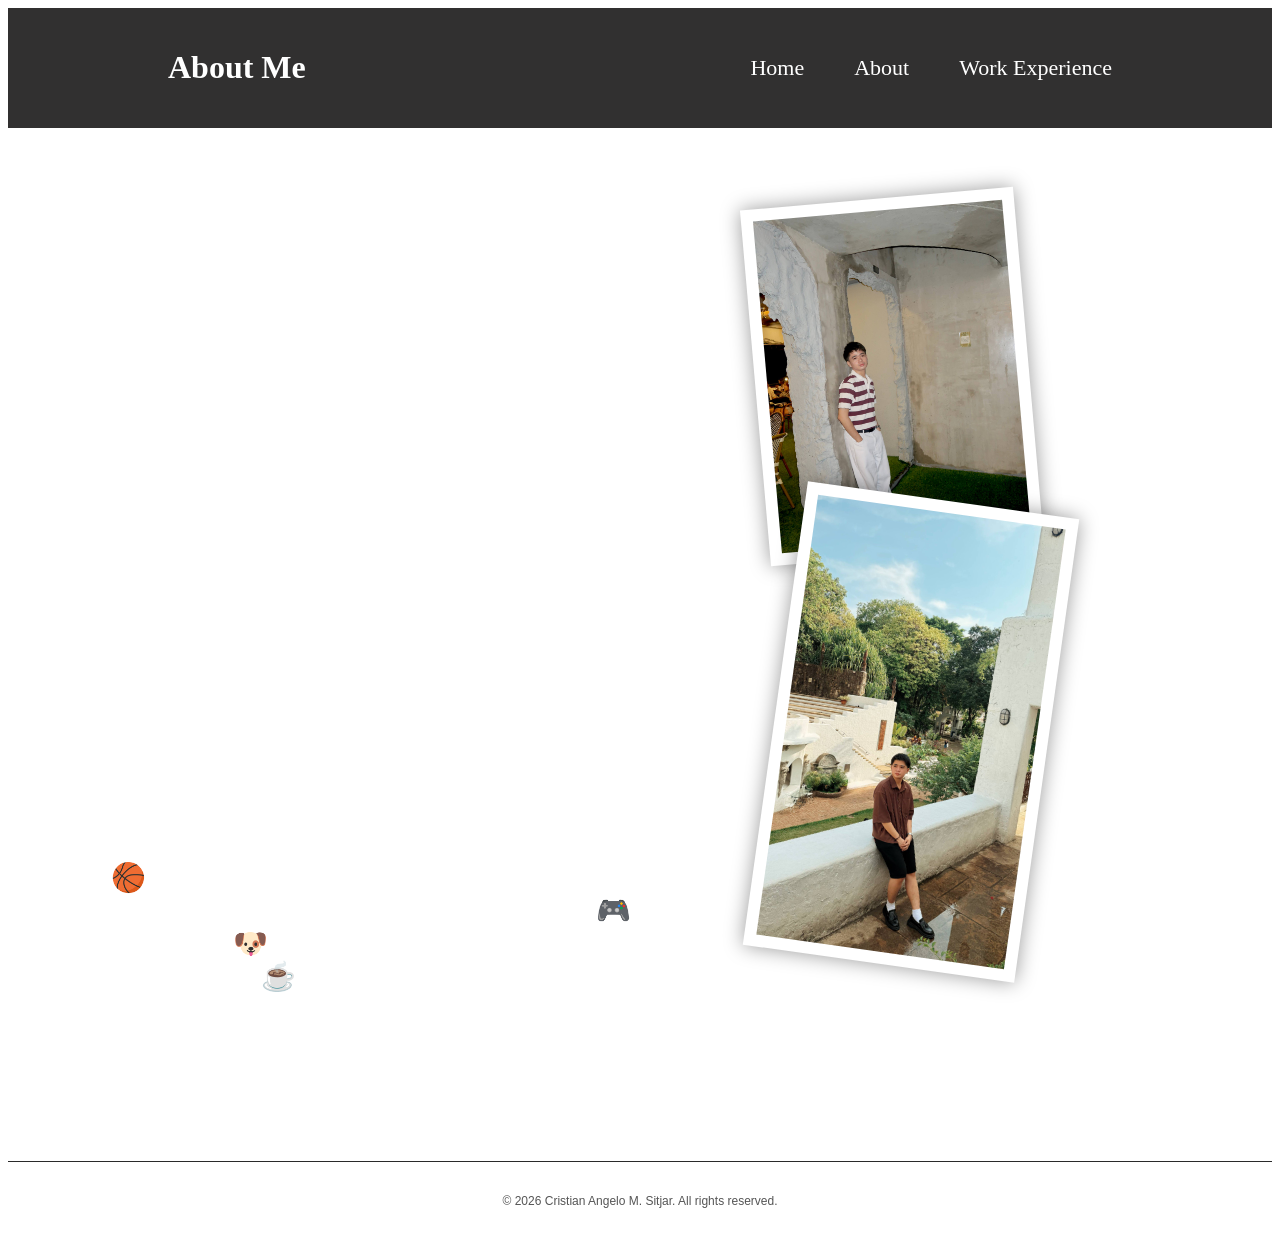
==== About.html @ 3f653aab "Add files via upload" ====
<!DOCTYPE html>
<html lang="en">
<head>
    <meta charset="UTF-8">
    <meta name="viewport" content="width=device-width, initial-scale=1.0">
    <title>Cristian Portfolio</title>
    <link rel="stylesheet" href="style.css">
    <link rel="stylesheet" href="https://cdnjs.cloudflare.com/ajax/libs/font-awesome/6.5.0/css/all.min.css">
</head>
<body>
    <header>
            <h1>About Me</h1>
            <nav>
                <a href="Home.html">Home</a>
                <a href="About.html">About</a>
                <a href="Work.html">Work Experience</a>
            </nav>
    </header>
<div class="container">

    <!-- LEFT SIDE -->
    <div class="left-content">


        <div class="about">
            <h2>About Me</h2>
            <p>
                Hello! I'm Cristian Angelo M. Sitjar, a graduate of Bachelor of Science in Computer Engineering from Cavite State University – CCAT Campus, Class of 2024. Born on September 28, 2000, I have developed a strong interest in technology, programming, and problem-solving throughout my academic journey. My studies have provided me with a solid foundation in computer systems, software development, and engineering principles. I am passionate about continuously learning new technologies and improving my technical skills as I pursue opportunities in the field of computer engineering and software development.
            </p>
        </div>

        <div class="facts">
            <h2>Facts About Me</h2>

            <ul>
                <li> Love Playing Basketball, Billiards and Chess🏀</li>
                <li> Love playing Mobile legends and Valorant 🎮</li>
                <li> Dog Lover🐶</li>
                <li> Coffee Lover☕</li>
            </ul>
        </div>

    </div>

    <!-- RIGHT SIDE -->
    <div class="right-content">

        <div class="photo-frame photo1">
            <img src="about_picture2.jpg">
        </div>

        <div class="photo-frame photo2">
            <img src="about_picture1.jpg">
        </div>

    </div>

</div>

</body>
<br>
<br>

<br>

<br>

<br>

<footer>
    <p>© 2026 Cristian Angelo M. Sitjar. All rights reserved.</p>
  </footer>
</html>
---- style.css ----
header {
    display: flex;
    justify-content: space-between;
    align-items: center;
    background:#313030;
    color:white;
    padding:20px;
    padding: 20px 160px;
}

header h1 {
    margin: 40;
}
body {
    background-image: url('background.avif');
    background-size: cover;      
    background-position: center;  
    background-repeat: no-repeat; 
}
nav {
    display: flex;
    gap: 50px;
}

nav a {
    text-decoration: none;
    color: rgb(255, 255, 255);
    font-size: 22px;
}

nav a:hover {
    color: rgb(19, 93, 202);
}

.profile-pic{
    display: block;
    margin: 0 auto;
    width:400px;
    height:400px;
    border-radius:50%;
    object-fit:cover;
    background:#0e0d0d;

    border: 4px solid #ffffff; 
}


section{
    display: flex;
    flex-direction: column;
    align-items: center;
    text-align: center;
    color: #ffffff;
    margin-top: 30px;
    gap: 0px;
}

.social-links a {
    font-size: 30px; 
    text-decoration: none;
}

/* kulay ng bawat icon */
.social-links a:nth-child(1) i { 
    color: #ffffff;
}

.social-links a:nth-child(2) i {  
    color: #ffffff;
}

.social-links a:nth-child(3) i { 
    color: #ffffff;
}

.social-links a:hover i {
    opacity: 1;
    color: #2d7bf1;

}

.container{
    width:90%;
    margin:auto;
    display:flex;
    justify-content:space-between;
    align-items:flex-start;
    color: #ffffff;
    font-size: 28px;
    padding:50px;
}

.left-content{
    width:50%;
}

.right-content{
    width:40%;
    position:relative;
    min-height:700px;
}

.photo-frame{
    width:250px;
    background:#ffffff;
    padding:12px;

    box-shadow:0 0 20px rgba(0,0,0,.4);
}

.photo-frame img{
    width:100%;
    
    display:block;
}

.photo1{
    position:absolute;
    top:20px;
    right: 180px;

    transform:rotate(-5deg);
}

.photo2{
    position:absolute;
    top:320px;
    left:20px;

    transform:rotate(8deg);
}

.divider {
  width: 60px;
  height: 2px;
  background-color: #555;
  margin: 30px auto 0;
  border-radius: 2px;
}
 
/* ── TWO COLUMN SECTION ── */
.content-section {
  max-width: 1100px;
  margin: 50px auto 60px;
  padding: 0 40px;
  display: grid;
  grid-template-columns: 1fr 1fr;
  gap: 40px;
}
 
.column {
  display: flex;
  flex-direction: column;
  gap: 24px;
}
 
.column-label {
  font-size: 11px;
  color: #888;
  text-transform: uppercase;
  letter-spacing: 2px;
  font-family: Arial, sans-serif;
  margin-bottom: -8px;
}
 
/* ── CARD ── */
.card {
  background-color: #252525;
  border: 1px solid #333;
  border-radius: 10px;
  padding: 20px 22px;
  transition: border-color 0.2s, background-color 0.2s;
}
 
.card:hover {
  border-color: #555;
  background-color: #2c2c2c;
}
 
.card h3 {
  font-size: 15px;
  font-weight: bold;
  color: #e8e8e8;
  margin-bottom: 10px;
  font-family: Arial, sans-serif;
  display: flex;
  align-items: center;
  gap: 8px;
}
 
.card h3 .icon {
  font-size: 16px;
}
 
.card p,
.card li {
  font-size: 14px;
  color: #aaaaaa;
  line-height: 1.7;
  font-family: Arial, sans-serif;
}
 
.card ul {
  list-style: none;
  padding: 0;
  margin-top: 8px;
}
 
.card ul li::before {
  content: "▸ ";
  color: #666;
}
 
.card .meta {
  font-size: 12px;
  color: #666;
  margin-bottom: 6px;
  font-family: Arial, sans-serif;
}
 
.highlight {
  color: #ffffff;
}
 
/* ── SKILL TAGS ── */
.skill-tags {
  display: flex;
  flex-wrap: wrap;
  gap: 8px;
  margin-top: 4px;
}
 
.skill-tags span {
  background-color: #333;
  color: #ffffff;
  font-size: 12px;
  padding: 4px 12px;
  border-radius: 20px;
  font-family: Arial, sans-serif;
  border: 1px solid #444;
}
 
/* ── CONTACT LINKS ── */
.contact-links {
  display: flex;
  flex-direction: column;
  gap: 8px;
}
 
.contact-links a {
  color: #aaaaaa;
  text-decoration: none;
  font-size: 14px;
  font-family: Arial, sans-serif;
  display: flex;
  align-items: center;
  gap: 8px;
  transition: color 0.2s;
}
 
.contact-links a:hover {
  color: #ffffff;
}
 
/* ── FOOTER ── */
footer {
  text-align: center;
  padding: 20px;
  font-size: 12px;
  color: #555;
  font-family: Arial, sans-serif;
  border-top: 1px solid #2a2a2a;
}
 
/* ── RESPONSIVE ── */
@media (max-width: 768px) {
  .content-section {
    grid-template-columns: 1fr;
    padding: 0 20px;
  }
 
  nav {
    padding: 16px 20px;
  }
 
  nav ul {
    gap: 20px;
  }
}
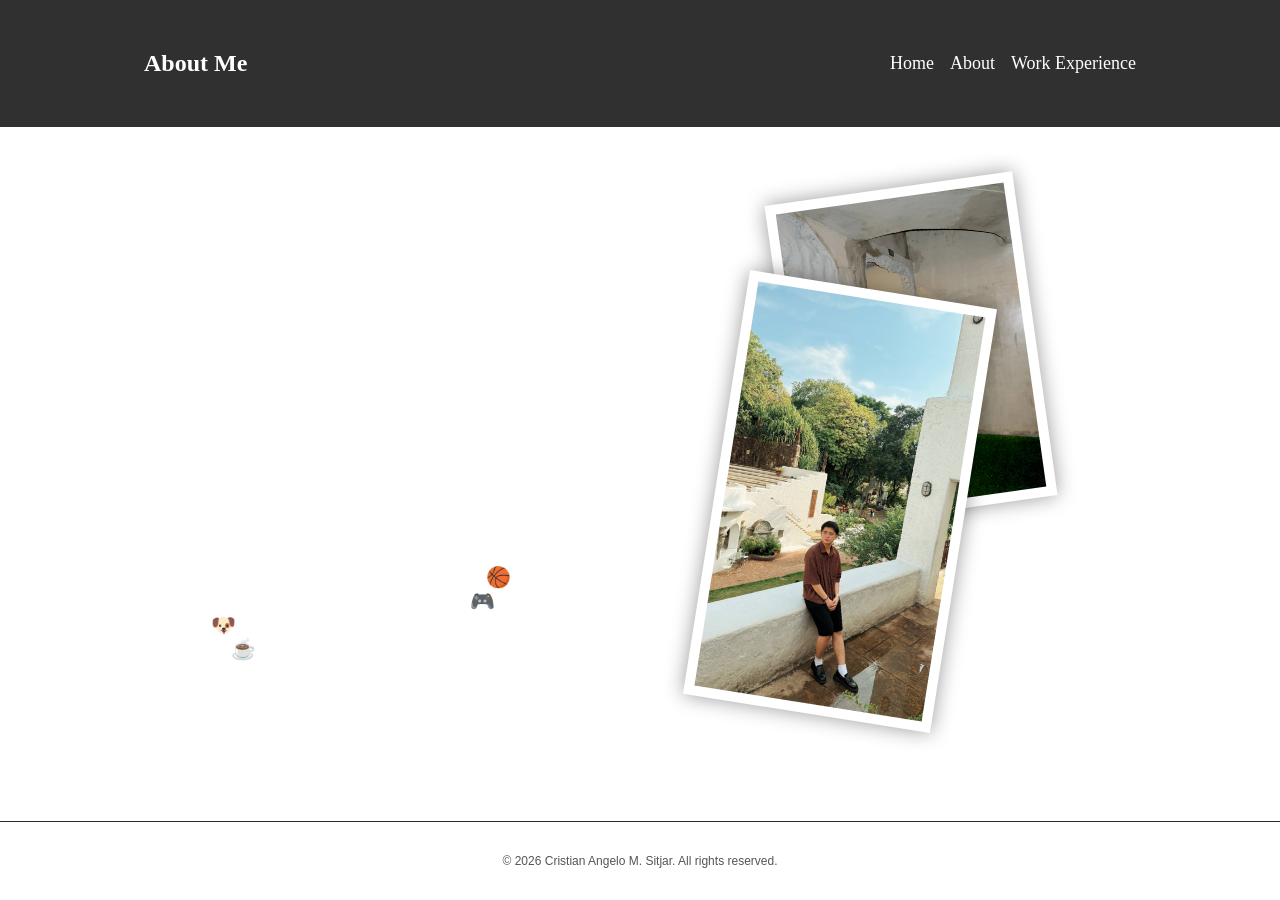
==== commit 0c6ee90d: "Update About1.html" ====
--- a/About.html
+++ b/About.html
@@ -11,7 +11,7 @@
     <header>
             <h1>About Me</h1>
             <nav>
-                <a href="Home.html">Home</a>
+                <a href="index.html">Home</a>
                 <a href="About.html">About</a>
                 <a href="Work.html">Work Experience</a>
             </nav>
@@ -23,14 +23,14 @@
 
 
         <div class="about">
-            <h2>About Me</h2>
+            <h2>Background</h2>
             <p>
                 Hello! I'm Cristian Angelo M. Sitjar, a graduate of Bachelor of Science in Computer Engineering from Cavite State University – CCAT Campus, Class of 2024. Born on September 28, 2000, I have developed a strong interest in technology, programming, and problem-solving throughout my academic journey. My studies have provided me with a solid foundation in computer systems, software development, and engineering principles. I am passionate about continuously learning new technologies and improving my technical skills as I pursue opportunities in the field of computer engineering and software development.
             </p>
         </div>
 
         <div class="facts">
-            <h2>Facts About Me</h2>
+            <h2>Facts </h2>
 
             <ul>
                 <li> Love Playing Basketball, Billiards and Chess🏀</li>
--- a/style.css
+++ b/style.css
@@ -1,159 +1,181 @@
+/* ── BASE ── */
+* {
+  box-sizing: border-box;
+}
+
+body {
+  display: flex;
+  flex-direction: column;
+  margin: 0;
+  background-image: url('background.avif');
+  background-size: cover;
+  background-position: center;
+  background-repeat: no-repeat;
+  min-height: 100vh;
+}
+
+body.fade-out {
+  opacity: 0;
+}
+
+/* ── HEADER ── */
 header {
-    display: flex;
-    justify-content: space-between;
-    align-items: center;
-    background:#313030;
-    color:white;
-    padding:20px;
-    padding: 20px 160px;
+  display: flex;
+  justify-content: space-between;
+  align-items: center;
+  background: #313030;
+  color: white;
+  padding: 50px 144px;
+  flex-wrap: wrap;
+  gap: 22px;
 }
 
 header h1 {
-    margin: 40;
-}
-body {
-    background-image: url('background.avif');
-    background-size: cover;      
-    background-position: center;  
-    background-repeat: no-repeat; 
-}
+  margin: 0;
+  font-size: clamp(16px, 4vw, 24px);
+  white-space: nowrap;
+}
+
+/* ── NAV ── */
 nav {
-    display: flex;
-    gap: 50px;
+  display: flex;
+  gap: 16px;
+  flex-wrap: wrap;
 }
 
 nav a {
-    text-decoration: none;
-    color: rgb(255, 255, 255);
-    font-size: 22px;
+  text-decoration: none;
+  color: rgb(255, 255, 255);
+  font-size: clamp(13px, 3.5vw, 18px);
 }
 
 nav a:hover {
-    color: rgb(19, 93, 202);
-}
-
-.profile-pic{
-    display: block;
-    margin: 0 auto;
-    width:400px;
-    height:400px;
-    border-radius:50%;
-    object-fit:cover;
-    background:#0e0d0d;
-
-    border: 4px solid #ffffff; 
-}
-
-
-section{
-    display: flex;
-    flex-direction: column;
-    align-items: center;
-    text-align: center;
-    color: #ffffff;
-    margin-top: 30px;
-    gap: 0px;
+  color: rgb(19, 93, 202);
+}
+
+/* ── HOME SECTION ── */
+section#front_page {
+  display: flex;
+  flex-direction: column;
+  align-items: center;
+  text-align: center;
+  color: #ffffff;
+  margin-top: 30px;
+  gap: 8px;
+  padding: 0 16px 30px;
+}
+
+section#front_page h1 {
+  font-size: clamp(22px, 5vw, 40px);
+  margin: 8px 0 4px;
+}
+
+section#front_page h2 {
+  font-size: clamp(14px, 3.5vw, 24px);
+  margin: 4px 0;
+}
+
+/* ── PROFILE PIC ── */
+.profile-pic {
+  display: block;
+  margin: 20px auto 0;
+  width: clamp(150px, 40vw, 300px);
+  height: clamp(150px, 40vw, 300px);
+  border-radius: 50%;
+  object-fit: cover;
+  border: 4px solid #ffffff;
+}
+
+/* ── SOCIAL LINKS ── */
+.social-links {
+  display: flex;
+  gap: 20px;
 }
 
 .social-links a {
-    font-size: 30px; 
-    text-decoration: none;
-}
-
-/* kulay ng bawat icon */
-.social-links a:nth-child(1) i { 
-    color: #ffffff;
-}
-
-.social-links a:nth-child(2) i {  
-    color: #ffffff;
-}
-
-.social-links a:nth-child(3) i { 
-    color: #ffffff;
+  font-size: clamp(22px, 6vw, 30px);
+  text-decoration: none;
+}
+
+.social-links a i {
+  color: #ffffff;
 }
 
 .social-links a:hover i {
-    opacity: 1;
-    color: #2d7bf1;
-
-}
-
-.container{
-    width:90%;
-    margin:auto;
-    display:flex;
-    justify-content:space-between;
-    align-items:flex-start;
-    color: #ffffff;
-    font-size: 28px;
-    padding:50px;
-}
-
-.left-content{
-    width:50%;
-}
-
-.right-content{
-    width:40%;
-    position:relative;
-    min-height:700px;
-}
-
-.photo-frame{
-    width:250px;
-    background:#ffffff;
-    padding:12px;
-
-    box-shadow:0 0 20px rgba(0,0,0,.4);
-}
-
-.photo-frame img{
-    width:100%;
-    
-    display:block;
-}
-
-.photo1{
-    position:absolute;
-    top:20px;
-    right: 180px;
-
-    transform:rotate(-5deg);
-}
-
-.photo2{
-    position:absolute;
-    top:320px;
-    left:20px;
-
-    transform:rotate(8deg);
-}
-
-.divider {
-  width: 60px;
-  height: 2px;
-  background-color: #555;
-  margin: 30px auto 0;
-  border-radius: 2px;
-}
- 
-/* ── TWO COLUMN SECTION ── */
+  color: #2d7bf1;
+}
+
+/* ── ABOUT PAGE CONTAINER ── */
+.container {
+  width: 90%;
+  margin: auto;
+  display: flex;
+  justify-content: space-between;
+  align-items: flex-start;
+  color: #ffffff;
+  font-size: clamp(14px, 2.5vw, 20px);
+  padding: 30px 20px;
+  flex-wrap: wrap;
+  gap: 30px;
+}
+
+.left-content {
+  width: 100%;
+  flex: 1 1 280px;
+}
+
+.right-content {
+  width: 100%;
+  flex: 1 1 260px;
+  position: relative;
+  min-height: 500px;
+}
+
+/* ── PHOTO FRAMES ── */
+.photo-frame {
+  background: #ffffff;
+  padding: 10px;
+  box-shadow: 0 0 20px rgba(0,0,0,.4);
+}
+
+.photo-frame img {
+  width: 100%;
+  display: block;
+}
+
+.photo1 {
+  position: absolute;
+  width: clamp(160px, 35vw, 250px);
+  top: 20px;
+  right: 160px;
+  transform: rotate(-8deg);
+}
+
+.photo2 {
+  position: absolute;
+  width: clamp(160px, 35vw, 250px);
+  top: clamp(180px, 40vw, 320px);
+  top: 120px;
+  left: 50px;
+  transform: rotate(9deg);
+}
+
+/* ── WORK PAGE TWO COLUMN ── */
 .content-section {
   max-width: 1100px;
-  margin: 50px auto 60px;
-  padding: 0 40px;
+  margin: 40px auto 60px;
+  padding: 0 16px;
   display: grid;
   grid-template-columns: 1fr 1fr;
-  gap: 40px;
-}
- 
+  gap: 24px;
+}
+
 .column {
   display: flex;
   flex-direction: column;
-  gap: 24px;
-}
- 
+  gap: 20px;
+}
+
 .column-label {
   font-size: 11px;
   color: #888;
@@ -162,66 +184,67 @@
   font-family: Arial, sans-serif;
   margin-bottom: -8px;
 }
- 
+
 /* ── CARD ── */
 .card {
   background-color: #252525;
   border: 1px solid #333;
   border-radius: 10px;
-  padding: 20px 22px;
+  padding: 16px 18px;
   transition: border-color 0.2s, background-color 0.2s;
 }
- 
+
 .card:hover {
   border-color: #555;
   background-color: #2c2c2c;
 }
- 
+
 .card h3 {
-  font-size: 15px;
+  font-size: clamp(12px, 3vw, 15px);
   font-weight: bold;
   color: #e8e8e8;
-  margin-bottom: 10px;
+  margin-bottom: 8px;
   font-family: Arial, sans-serif;
   display: flex;
   align-items: center;
   gap: 8px;
-}
- 
+  flex-wrap: wrap;
+}
+
 .card h3 .icon {
   font-size: 16px;
 }
- 
+
 .card p,
 .card li {
-  font-size: 14px;
+  font-size: clamp(12px, 2.5vw, 14px);
   color: #aaaaaa;
   line-height: 1.7;
   font-family: Arial, sans-serif;
 }
- 
+
 .card ul {
   list-style: none;
   padding: 0;
   margin-top: 8px;
 }
- 
+
 .card ul li::before {
   content: "▸ ";
   color: #666;
 }
- 
+
 .card .meta {
   font-size: 12px;
   color: #666;
   margin-bottom: 6px;
   font-family: Arial, sans-serif;
 }
- 
+
 .highlight {
   color: #ffffff;
 }
- 
+
 /* ── SKILL TAGS ── */
 .skill-tags {
   display: flex;
@@ -229,41 +252,43 @@
   gap: 8px;
   margin-top: 4px;
 }
- 
+
 .skill-tags span {
   background-color: #333;
   color: #ffffff;
-  font-size: 12px;
-  padding: 4px 12px;
+  font-size: clamp(10px, 2.5vw, 12px);
+  padding: 4px 10px;
   border-radius: 20px;
   font-family: Arial, sans-serif;
   border: 1px solid #444;
 }
- 
+
 /* ── CONTACT LINKS ── */
 .contact-links {
   display: flex;
   flex-direction: column;
   gap: 8px;
 }
- 
+
 .contact-links a {
   color: #aaaaaa;
   text-decoration: none;
-  font-size: 14px;
+  font-size: clamp(11px, 2.5vw, 14px);
   font-family: Arial, sans-serif;
   display: flex;
   align-items: center;
   gap: 8px;
   transition: color 0.2s;
-}
- 
+  word-break: break-all;
+}
+
 .contact-links a:hover {
   color: #ffffff;
 }
- 
+
 /* ── FOOTER ── */
 footer {
+  margin-top: auto;
   text-align: center;
   padding: 20px;
   font-size: 12px;
@@ -271,19 +296,67 @@
   font-family: Arial, sans-serif;
   border-top: 1px solid #2a2a2a;
 }
- 
-/* ── RESPONSIVE ── */
-@media (max-width: 768px) {
+
+/* ── MOBILE (max 600px) ── */
+@media (max-width: 600px) {
+  header {
+    flex-direction: column;
+    align-items: flex-start;
+    padding: 14px 16px;
+  }
+
+  nav {
+    gap: 10px;
+  }
+
+  .container {
+    flex-direction: column;
+    padding: 20px 16px;
+    font-size: 14px;
+  }
+
+  .left-content,
+  .right-content {
+    width: 100%;
+    flex: none;
+  }
+
+  .right-content {
+    min-height: 420px;
+  }
+
+  .photo1 {
+    right: 10px;
+  }
+
   .content-section {
     grid-template-columns: 1fr;
-    padding: 0 20px;
-  }
- 
-  nav {
-    padding: 16px 20px;
-  }
- 
-  nav ul {
-    gap: 20px;
-  }
-}
+    padding: 0 12px;
+    margin: 20px auto 40px;
+  }
+}
+
+/* ── TABLET (601px - 900px) ── */
+@media (min-width: 601px) and (max-width: 900px) {
+  header {
+    padding: 16px 30px;
+  }
+
+  .content-section {
+    grid-template-columns: 1fr;
+    padding: 0 30px;
+  }
+
+  .container {
+    flex-wrap: wrap;
+  }
+
+  .left-content {
+    width: 100%;
+  }
+
+  .right-content {
+    width: 100%;
+    min-height: 450px;
+  }
+}
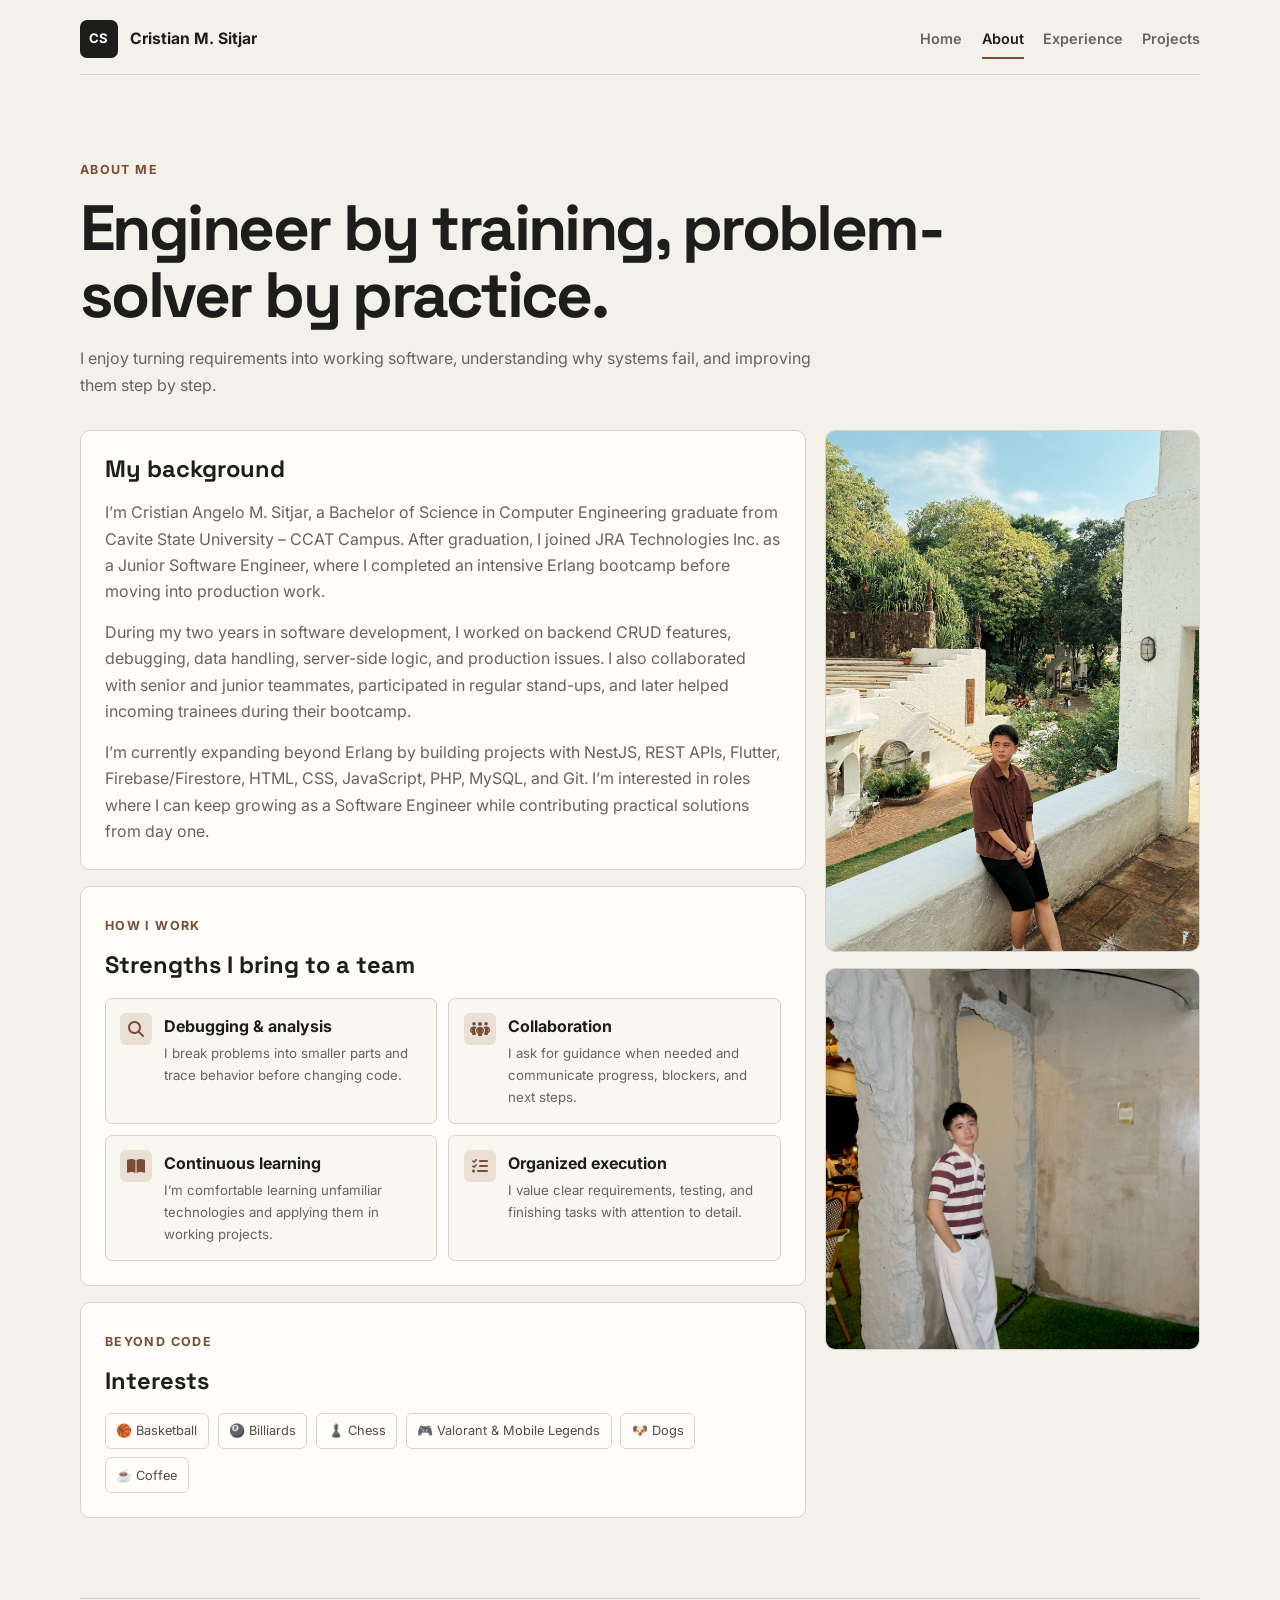
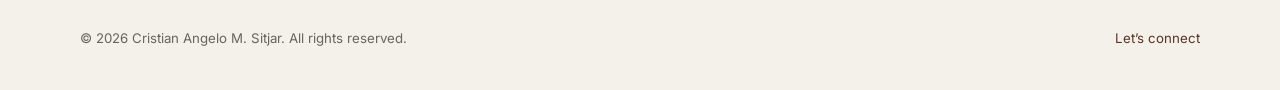
==== commit a6a17efa: "Update portfolio design, experience and projects" ====
--- a/About.html
+++ b/About.html
@@ -1,73 +1,91 @@
 <!DOCTYPE html>
 <html lang="en">
 <head>
-    <meta charset="UTF-8">
-    <meta name="viewport" content="width=device-width, initial-scale=1.0">
-    <title>Cristian Portfolio</title>
-    <link rel="stylesheet" href="style.css">
-    <link rel="stylesheet" href="https://cdnjs.cloudflare.com/ajax/libs/font-awesome/6.5.0/css/all.min.css">
+  <meta charset="UTF-8">
+  <meta name="viewport" content="width=device-width, initial-scale=1.0">
+  <meta name="description" content="About Cristian Angelo M. Sitjar — Software Engineer and Computer Engineering graduate.">
+  <title>About | Cristian M. Sitjar</title>
+  <link rel="preconnect" href="https://fonts.googleapis.com">
+  <link rel="preconnect" href="https://fonts.gstatic.com" crossorigin>
+  <link href="https://fonts.googleapis.com/css2?family=Inter:wght@400;500;600;700&family=Space+Grotesk:wght@500;600;700&display=swap" rel="stylesheet">
+  <link rel="stylesheet" href="https://cdnjs.cloudflare.com/ajax/libs/font-awesome/6.5.0/css/all.min.css">
+  <link rel="stylesheet" href="style.css">
 </head>
 <body>
-    <header>
-            <h1>About Me</h1>
-            <nav>
-                <a href="index.html">Home</a>
-                <a href="About.html">About</a>
-                <a href="Work.html">Work Experience</a>
-            </nav>
-    </header>
-<div class="container">
+  <div class="page-glow glow-one"></div>
+  <div class="page-glow glow-two"></div>
 
-    <!-- LEFT SIDE -->
-    <div class="left-content">
+  <header class="site-header">
+    <a class="brand" href="index.html"><span class="brand-mark">CS</span><span class="brand-text">Cristian M. Sitjar</span></a>
+    <nav class="nav-links" aria-label="Primary navigation">
+      <a href="index.html">Home</a>
+      <a class="active" href="About.html">About</a>
+      <a href="Work.html">Experience</a>
+      <a href="Projects.html">Projects</a>
+    </nav>
+  </header>
 
+  <main>
+    <section class="page-heading section-shell">
+      <p class="eyebrow">About me</p>
+      <h1>Engineer by training, problem-solver by practice.</h1>
+      <p>I enjoy turning requirements into working software, understanding why systems fail, and improving them step by step.</p>
+    </section>
 
-        <div class="about">
-            <h2>Background</h2>
-            <p>
-                Hello! I'm Cristian Angelo M. Sitjar, a graduate of Bachelor of Science in Computer Engineering from Cavite State University – CCAT Campus, Class of 2024. Born on September 28, 2000, I have developed a strong interest in technology, programming, and problem-solving throughout my academic journey. My studies have provided me with a solid foundation in computer systems, software development, and engineering principles. I am passionate about continuously learning new technologies and improving my technical skills as I pursue opportunities in the field of computer engineering and software development.
-            </p>
-        </div>
+    <section class="section-shell about-layout">
+      <div class="about-copy-stack">
+        <article class="glass-card prose-card">
+          <h2>My background</h2>
+          <p>
+            I’m Cristian Angelo M. Sitjar, a Bachelor of Science in Computer Engineering graduate from Cavite State University – CCAT Campus. After graduation, I joined JRA Technologies Inc. as a Junior Software Engineer, where I completed an intensive Erlang bootcamp before moving into production work.
+          </p>
+          <p>
+            During my two years in software development, I worked on backend CRUD features, debugging, data handling, server-side logic, and production issues. I also collaborated with senior and junior teammates, participated in regular stand-ups, and later helped incoming trainees during their bootcamp.
+          </p>
+          <p>
+            I’m currently expanding beyond Erlang by building projects with NestJS, REST APIs, Flutter, Firebase/Firestore, HTML, CSS, JavaScript, PHP, MySQL, and Git. I’m interested in roles where I can keep growing as a Software Engineer while contributing practical solutions from day one.
+          </p>
+        </article>
 
-        <div class="facts">
-            <h2>Facts </h2>
+        <article class="glass-card">
+          <p class="eyebrow">How I work</p>
+          <h2>Strengths I bring to a team</h2>
+          <div class="value-grid">
+            <div class="value-item"><i class="fa-solid fa-magnifying-glass"></i><div><strong>Debugging &amp; analysis</strong><span>I break problems into smaller parts and trace behavior before changing code.</span></div></div>
+            <div class="value-item"><i class="fa-solid fa-people-group"></i><div><strong>Collaboration</strong><span>I ask for guidance when needed and communicate progress, blockers, and next steps.</span></div></div>
+            <div class="value-item"><i class="fa-solid fa-book-open"></i><div><strong>Continuous learning</strong><span>I’m comfortable learning unfamiliar technologies and applying them in working projects.</span></div></div>
+            <div class="value-item"><i class="fa-solid fa-list-check"></i><div><strong>Organized execution</strong><span>I value clear requirements, testing, and finishing tasks with attention to detail.</span></div></div>
+          </div>
+        </article>
 
-            <ul>
-                <li> Love Playing Basketball, Billiards and Chess🏀</li>
-                <li> Love playing Mobile legends and Valorant 🎮</li>
-                <li> Dog Lover🐶</li>
-                <li> Coffee Lover☕</li>
-            </ul>
-        </div>
+        <article class="glass-card">
+          <p class="eyebrow">Beyond code</p>
+          <h2>Interests</h2>
+          <div class="interest-chips">
+            <span>🏀 Basketball</span>
+            <span>🎱 Billiards</span>
+            <span>♟️ Chess</span>
+            <span>🎮 Valorant &amp; Mobile Legends</span>
+            <span>🐶 Dogs</span>
+            <span>☕ Coffee</span>
+          </div>
+        </article>
+      </div>
 
-    </div>
+      <aside class="photo-stack">
+        <figure class="photo-card tall">
+          <img src="about_picture1.jpg" alt="Cristian outdoors">
+        </figure>
+        <figure class="photo-card">
+          <img src="about_picture2.jpg" alt="Cristian in a casual setting">
+        </figure>
+      </aside>
+    </section>
+  </main>
 
-    <!-- RIGHT SIDE -->
-    <div class="right-content">
-
-        <div class="photo-frame photo1">
-            <img src="about_picture2.jpg">
-        </div>
-
-        <div class="photo-frame photo2">
-            <img src="about_picture1.jpg">
-        </div>
-
-    </div>
-
-</div>
-
+  <footer class="site-footer">
+    <p>© 2026 Cristian Angelo M. Sitjar. All rights reserved.</p>
+    <a href="mailto:casitjar@gmail.com">Let’s connect</a>
+  </footer>
 </body>
-<br>
-<br>
-
-<br>
-
-<br>
-
-<br>
-
-<footer>
-    <p>© 2026 Cristian Angelo M. Sitjar. All rights reserved.</p>
-  </footer>
-</html>
+</html>
--- a/style.css
+++ b/style.css
@@ -1,362 +1,945 @@
-/* ── BASE ── */
+:root {
+  --bg: #f4f1eb;
+  --surface: #fffdf9;
+  --surface-soft: #eee8df;
+  --text: #1d1d1b;
+  --muted: #66645f;
+  --line: #d8d2c8;
+  --accent: #7a4d36;
+  --accent-dark: #593524;
+  --accent-soft: #eadfd5;
+  --max-width: 1120px;
+}
+
 * {
   box-sizing: border-box;
+  margin: 0;
+  padding: 0;
+}
+
+html {
+  scroll-behavior: smooth;
 }
 
 body {
+  min-height: 100vh;
+  background: var(--bg);
+  color: var(--text);
+  font-family: "Inter", Arial, sans-serif;
+  line-height: 1.65;
+}
+
+a {
+  color: inherit;
+}
+
+img {
+  max-width: 100%;
+}
+
+code {
+  padding: 0.12rem 0.35rem;
+  border-radius: 4px;
+  background: var(--surface-soft);
+  color: var(--accent-dark);
+  font-size: 0.9em;
+}
+
+/* Kept in the HTML so older pages still work, but intentionally hidden.
+   The simpler background feels more like a personal portfolio than a template. */
+.page-glow {
+  display: none;
+}
+
+.section-shell,
+.site-footer,
+.site-header {
+  width: min(calc(100% - 40px), var(--max-width));
+  margin-left: auto;
+  margin-right: auto;
+}
+
+.site-header {
+  margin-top: 20px;
+  padding: 0 0 16px;
+  display: flex;
+  align-items: center;
+  justify-content: space-between;
+  gap: 1rem;
+  border-bottom: 1px solid var(--line);
+}
+
+.brand {
+  display: inline-flex;
+  align-items: center;
+  gap: 0.75rem;
+  text-decoration: none;
+  font-weight: 700;
+}
+
+.brand-mark {
+  width: 38px;
+  height: 38px;
+  display: grid;
+  place-items: center;
+  background: var(--text);
+  color: #fff;
+  border-radius: 7px;
+  font-size: 0.82rem;
+  letter-spacing: 0.03em;
+}
+
+.brand-text {
+  font-size: 0.98rem;
+}
+
+.nav-links {
+  display: flex;
+  align-items: center;
+  gap: 1.2rem;
+}
+
+.nav-links a {
+  position: relative;
+  padding: 0.35rem 0;
+  color: var(--muted);
+  text-decoration: none;
+  font-size: 0.9rem;
+  font-weight: 600;
+}
+
+.nav-links a::after {
+  content: "";
+  position: absolute;
+  left: 0;
+  bottom: -3px;
+  width: 0;
+  height: 2px;
+  background: var(--accent);
+  transition: width 0.2s ease;
+}
+
+.nav-links a:hover,
+.nav-links a.active {
+  color: var(--text);
+}
+
+.nav-links a:hover::after,
+.nav-links a.active::after {
+  width: 100%;
+}
+
+.hero {
+  min-height: 70vh;
+  display: grid;
+  grid-template-columns: minmax(0, 1.15fr) minmax(300px, 0.85fr);
+  gap: 4.5rem;
+  align-items: center;
+  padding: 5rem 0 4rem;
+}
+
+.eyebrow {
+  display: inline-flex;
+  align-items: center;
+  gap: 0.5rem;
+  margin-bottom: 0.9rem;
+  color: var(--accent);
+  font-size: 0.78rem;
+  font-weight: 700;
+  letter-spacing: 0.11em;
+  text-transform: uppercase;
+}
+
+.status-dot {
+  width: 7px;
+  height: 7px;
+  border-radius: 50%;
+  background: #4d7c45;
+}
+
+.hero h1,
+.page-heading h1,
+.feature-card h2,
+.glass-card h2,
+.project-card h2 {
+  font-family: "Space Grotesk", "Inter", sans-serif;
+}
+
+.hero h1 {
+  max-width: 760px;
+  font-size: clamp(2.8rem, 5.7vw, 5.1rem);
+  line-height: 1.03;
+  letter-spacing: -0.045em;
+}
+
+.hero-subtitle {
+  max-width: 690px;
+  margin-top: 1.35rem;
+  color: var(--muted);
+  font-size: 1.05rem;
+}
+
+.hero-subtitle strong {
+  color: var(--text);
+}
+
+.hero-tags,
+.skill-tags,
+.interest-chips {
+  display: flex;
+  flex-wrap: wrap;
+  gap: 0.55rem;
+}
+
+.hero-tags {
+  margin-top: 1.7rem;
+}
+
+.hero-tags span,
+.skill-tags span,
+.interest-chips span {
+  padding: 0.4rem 0.65rem;
+  border: 1px solid var(--line);
+  border-radius: 6px;
+  background: transparent;
+  color: #4f4d49;
+  font-size: 0.8rem;
+}
+
+.hero-actions,
+.project-links {
+  display: flex;
+  flex-wrap: wrap;
+  gap: 0.75rem;
+}
+
+.hero-actions {
+  margin-top: 1.9rem;
+}
+
+.btn {
+  display: inline-flex;
+  align-items: center;
+  justify-content: center;
+  gap: 0.5rem;
+  min-height: 44px;
+  padding: 0.65rem 0.95rem;
+  border: 1px solid transparent;
+  border-radius: 7px;
+  text-decoration: none;
+  font-size: 0.88rem;
+  font-weight: 700;
+  transition: background 0.18s ease, border-color 0.18s ease, color 0.18s ease;
+}
+
+.btn-primary {
+  background: var(--accent);
+  color: #fff;
+}
+
+.btn-primary:hover {
+  background: var(--accent-dark);
+}
+
+.btn-secondary {
+  border-color: var(--line);
+  background: var(--surface);
+  color: var(--text);
+}
+
+.btn-secondary:hover {
+  border-color: var(--accent);
+  color: var(--accent-dark);
+}
+
+.social-row {
+  display: flex;
+  gap: 0.6rem;
+  margin-top: 1.5rem;
+}
+
+.social-row a {
+  width: 40px;
+  height: 40px;
+  display: grid;
+  place-items: center;
+  border: 1px solid var(--line);
+  border-radius: 7px;
+  background: var(--surface);
+  color: var(--muted);
+  text-decoration: none;
+  transition: 0.18s ease;
+}
+
+.social-row a:hover {
+  color: var(--accent-dark);
+  border-color: var(--accent);
+}
+
+.hero-visual {
+  display: flex;
+  justify-content: center;
+}
+
+.portrait-card,
+.glass-card,
+.feature-card,
+.stat-card,
+.project-card {
+  border: 1px solid var(--line);
+  background: var(--surface);
+}
+
+.portrait-card {
+  width: min(100%, 390px);
+  padding: 10px;
+  border-radius: 10px;
+}
+
+.portrait-frame {
+  aspect-ratio: 4 / 5;
+  overflow: hidden;
+  border-radius: 6px;
+  background: var(--surface-soft);
+}
+
+.portrait-frame img {
+  width: 100%;
+  height: 100%;
+  object-fit: cover;
+  object-position: center 72%;
+  display: block;
+}
+
+.portrait-info {
+  display: flex;
+  align-items: center;
+  justify-content: space-between;
+  gap: 1rem;
+  padding: 0.9rem 0.25rem 0.1rem;
+}
+
+.muted-label {
+  margin-bottom: 0.1rem;
+  color: var(--muted);
+  font-size: 0.74rem;
+}
+
+.availability-badge,
+.role-badge,
+.project-status,
+.project-type {
+  display: inline-flex;
+  align-items: center;
+  width: fit-content;
+  border-radius: 5px;
+  font-size: 0.73rem;
+  font-weight: 700;
+}
+
+.availability-badge {
+  padding: 0.32rem 0.52rem;
+  border: 1px solid #b9cbb4;
+  background: #eef5ec;
+  color: #42633b;
+}
+
+.quick-stats {
+  display: grid;
+  grid-template-columns: repeat(4, 1fr);
+  gap: 0;
+  margin-bottom: 4.5rem;
+  border-top: 1px solid var(--line);
+  border-bottom: 1px solid var(--line);
+}
+
+.stat-card {
+  min-height: 120px;
+  padding: 1.2rem;
+  border: 0;
+  border-right: 1px solid var(--line);
   display: flex;
   flex-direction: column;
-  margin: 0;
-  background-image: url('background.avif');
-  background-size: cover;
-  background-position: center;
-  background-repeat: no-repeat;
-  min-height: 100vh;
-}
-
-body.fade-out {
-  opacity: 0;
-}
-
-/* ── HEADER ── */
-header {
+  justify-content: center;
+  gap: 0.35rem;
+  background: transparent;
+}
+
+.stat-card:last-child {
+  border-right: 0;
+}
+
+.stat-number {
+  font-family: "Space Grotesk", sans-serif;
+  font-size: 1.65rem;
+  font-weight: 700;
+  color: var(--accent-dark);
+}
+
+.stat-label {
+  color: var(--muted);
+  font-size: 0.84rem;
+}
+
+.home-grid {
+  display: grid;
+  grid-template-columns: repeat(2, 1fr);
+  gap: 1rem;
+  margin-bottom: 5rem;
+}
+
+.feature-card {
+  min-height: 330px;
+  padding: 1.8rem;
+  border-radius: 10px;
+}
+
+.feature-icon {
+  width: 42px;
+  height: 42px;
+  display: grid;
+  place-items: center;
+  margin-bottom: 1.6rem;
+  border: 1px solid var(--line);
+  border-radius: 7px;
+  color: var(--accent);
+  background: var(--accent-soft);
+}
+
+.feature-card h2 {
+  max-width: 540px;
+  font-size: 1.75rem;
+  line-height: 1.25;
+  letter-spacing: -0.02em;
+}
+
+.feature-card > p:not(.eyebrow) {
+  margin-top: 0.9rem;
+  color: var(--muted);
+}
+
+.accent-card {
+  border-top: 4px solid var(--accent);
+}
+
+.text-link {
+  display: inline-flex;
+  align-items: center;
+  gap: 0.4rem;
+  margin-top: 1.35rem;
+  color: var(--accent-dark);
+  text-decoration: none;
+  font-size: 0.88rem;
+  font-weight: 700;
+}
+
+.text-link:hover {
+  text-decoration: underline;
+}
+
+.page-heading {
+  padding: 5rem 0 2rem;
+}
+
+.page-heading h1 {
+  max-width: 900px;
+  font-size: clamp(2.5rem, 5vw, 4.4rem);
+  line-height: 1.05;
+  letter-spacing: -0.04em;
+}
+
+.page-heading > p:last-child {
+  max-width: 760px;
+  margin-top: 1rem;
+  color: var(--muted);
+  font-size: 1rem;
+}
+
+.about-layout,
+.experience-grid {
+  display: grid;
+  grid-template-columns: minmax(0, 1.45fr) minmax(280px, 0.75fr);
+  gap: 1.2rem;
+  align-items: start;
+  padding-bottom: 5rem;
+}
+
+.about-copy-stack,
+.main-column,
+.side-column,
+.photo-stack {
+  display: flex;
+  flex-direction: column;
+  gap: 1rem;
+}
+
+.glass-card {
+  padding: 1.5rem;
+  border-radius: 10px;
+}
+
+.glass-card h2 {
+  font-size: 1.48rem;
+  line-height: 1.25;
+}
+
+.prose-card p {
+  margin-top: 0.9rem;
+  color: var(--muted);
+}
+
+.value-grid {
+  display: grid;
+  grid-template-columns: repeat(2, 1fr);
+  gap: 0.7rem;
+  margin-top: 1.1rem;
+}
+
+.value-item {
+  display: flex;
+  gap: 0.75rem;
+  padding: 0.9rem;
+  border: 1px solid var(--line);
+  border-radius: 7px;
+  background: #faf7f1;
+}
+
+.value-item i {
+  width: 32px;
+  height: 32px;
+  flex: 0 0 32px;
+  display: grid;
+  place-items: center;
+  border-radius: 6px;
+  background: var(--accent-soft);
+  color: var(--accent);
+}
+
+.value-item strong,
+.value-item span {
+  display: block;
+}
+
+.value-item span {
+  margin-top: 0.2rem;
+  color: var(--muted);
+  font-size: 0.83rem;
+}
+
+.interest-chips {
+  margin-top: 1rem;
+}
+
+.photo-card {
+  overflow: hidden;
+  border: 1px solid var(--line);
+  border-radius: 10px;
+  background: var(--surface);
+}
+
+.photo-card img {
+  width: 100%;
+  height: 380px;
+  object-fit: cover;
+  display: block;
+}
+
+.photo-card.tall img {
+  height: 520px;
+}
+
+.timeline-card {
+  border-left: 4px solid var(--accent);
+}
+
+.timeline-head {
   display: flex;
   justify-content: space-between;
-  align-items: center;
-  background: #313030;
-  color: white;
-  padding: 50px 144px;
-  flex-wrap: wrap;
-  gap: 22px;
-}
-
-header h1 {
-  margin: 0;
-  font-size: clamp(16px, 4vw, 24px);
-  white-space: nowrap;
-}
-
-/* ── NAV ── */
-nav {
-  display: flex;
-  gap: 16px;
-  flex-wrap: wrap;
-}
-
-nav a {
+  gap: 1rem;
+  align-items: flex-start;
+}
+
+.meta {
+  color: var(--accent);
+  font-size: 0.78rem;
+  font-weight: 700;
+  letter-spacing: 0.03em;
+}
+
+.company {
+  margin-top: 0.15rem;
+  color: var(--muted);
+}
+
+.role-badge {
+  padding: 0.32rem 0.52rem;
+  border: 1px solid var(--line);
+  background: var(--surface-soft);
+  color: var(--accent-dark);
+}
+
+.clean-list {
+  list-style: none;
+  display: grid;
+  gap: 0.7rem;
+  margin-top: 1.2rem;
+}
+
+.clean-list li {
+  position: relative;
+  padding-left: 1.15rem;
+  color: var(--muted);
+}
+
+.clean-list li::before {
+  content: "–";
+  position: absolute;
+  left: 0;
+  color: var(--accent);
+  font-weight: 700;
+}
+
+.compact-list {
+  gap: 0.5rem;
+}
+
+.training-grid {
+  display: grid;
+  gap: 0.7rem;
+  margin-top: 1.1rem;
+}
+
+.training-item {
+  display: grid;
+  grid-template-columns: 36px 1fr;
+  gap: 0.75rem;
+  padding: 0.9rem 0;
+  border-top: 1px solid var(--line);
+}
+
+.training-item:first-child {
+  border-top: 0;
+}
+
+.training-item > span {
+  color: var(--accent);
+  font-size: 0.76rem;
+  font-weight: 800;
+}
+
+.training-item p {
+  margin-top: 0.18rem;
+  color: var(--muted);
+  font-size: 0.86rem;
+}
+
+.profile-summary-card {
+  padding: 10px;
+}
+
+.profile-summary-card img {
+  width: 100%;
+  aspect-ratio: 4 / 4.3;
+  object-fit: cover;
+  object-position: top center;
+  border-radius: 6px;
+  display: block;
+}
+
+.profile-summary-card > div {
+  padding: 0.9rem 0.35rem 0.4rem;
+}
+
+.profile-summary-card > div > p:last-child,
+.side-column .glass-card > p:not(.eyebrow):not(.meta) {
+  color: var(--muted);
+}
+
+.skill-groups {
+  display: grid;
+  gap: 0.9rem;
+  margin-top: 0.9rem;
+}
+
+.skill-groups strong {
+  display: block;
+  margin-bottom: 0.45rem;
+  font-size: 0.86rem;
+}
+
+.skill-tags span {
+  font-size: 0.75rem;
+}
+
+.contact-card {
+  display: grid;
+  gap: 0.6rem;
+}
+
+.contact-card .eyebrow {
+  margin-bottom: 0;
+}
+
+.contact-card a {
+  display: flex;
+  align-items: center;
+  gap: 0.6rem;
+  padding: 0.65rem 0;
+  border-bottom: 1px solid var(--line);
   text-decoration: none;
-  color: rgb(255, 255, 255);
-  font-size: clamp(13px, 3.5vw, 18px);
-}
-
-nav a:hover {
-  color: rgb(19, 93, 202);
-}
-
-/* ── HOME SECTION ── */
-section#front_page {
-  display: flex;
-  flex-direction: column;
-  align-items: center;
-  text-align: center;
-  color: #ffffff;
-  margin-top: 30px;
-  gap: 8px;
-  padding: 0 16px 30px;
-}
-
-section#front_page h1 {
-  font-size: clamp(22px, 5vw, 40px);
-  margin: 8px 0 4px;
-}
-
-section#front_page h2 {
-  font-size: clamp(14px, 3.5vw, 24px);
-  margin: 4px 0;
-}
-
-/* ── PROFILE PIC ── */
-.profile-pic {
-  display: block;
-  margin: 20px auto 0;
-  width: clamp(150px, 40vw, 300px);
-  height: clamp(150px, 40vw, 300px);
-  border-radius: 50%;
-  object-fit: cover;
-  border: 4px solid #ffffff;
-}
-
-/* ── SOCIAL LINKS ── */
-.social-links {
-  display: flex;
-  gap: 20px;
-}
-
-.social-links a {
-  font-size: clamp(22px, 6vw, 30px);
+  color: var(--muted);
+  font-size: 0.85rem;
+  word-break: break-word;
+}
+
+.contact-card a:last-child {
+  border-bottom: 0;
+}
+
+.contact-card a:hover {
+  color: var(--accent-dark);
+}
+
+.projects-grid {
+  display: grid;
+  grid-template-columns: repeat(2, minmax(0, 1fr));
+  gap: 1rem;
+  padding-bottom: 5rem;
+}
+
+.project-card {
+  display: grid;
+  grid-template-columns: 44px 1fr;
+  gap: 1rem;
+  padding: 1.4rem;
+  border-radius: 10px;
+}
+
+.featured-project,
+.wide-project {
+  grid-column: 1 / -1;
+}
+
+.featured-project {
+  border-top: 4px solid var(--accent);
+}
+
+.project-number {
+  width: 38px;
+  height: 38px;
+  display: grid;
+  place-items: center;
+  border: 1px solid var(--line);
+  border-radius: 6px;
+  background: var(--surface-soft);
+  color: var(--accent-dark);
+  font-family: "Space Grotesk", sans-serif;
+  font-size: 0.78rem;
+  font-weight: 700;
+}
+
+.project-content {
+  min-width: 0;
+}
+
+.project-topline {
+  display: flex;
+  align-items: center;
+  justify-content: space-between;
+  gap: 0.7rem;
+  margin-bottom: 0.7rem;
+}
+
+.project-type {
+  padding: 0.28rem 0.48rem;
+  border: 1px solid var(--line);
+  background: transparent;
+  color: var(--muted);
+}
+
+.project-status {
+  padding: 0.28rem 0.48rem;
+  background: #eef5ec;
+  color: #42633b;
+  border: 1px solid #b9cbb4;
+}
+
+.project-card h2 {
+  font-size: 1.58rem;
+  line-height: 1.25;
+}
+
+.project-card h2 + p,
+.project-card .project-content > p {
+  margin-top: 0.7rem;
+  color: var(--muted);
+}
+
+.project-card .skill-tags,
+.project-links {
+  margin-top: 1.1rem;
+}
+
+.project-case {
+  margin-top: 1.1rem;
+  padding: 0.9rem;
+  border-left: 3px solid var(--accent);
+  background: #faf7f1;
+}
+
+.project-case p {
+  margin-top: 0.3rem;
+  color: var(--muted);
+}
+
+.site-footer {
+  padding: 1.8rem 0 2.5rem;
+  border-top: 1px solid var(--line);
+  display: flex;
+  justify-content: space-between;
+  gap: 1rem;
+  color: var(--muted);
+  font-size: 0.83rem;
+}
+
+.site-footer a {
+  color: var(--accent-dark);
   text-decoration: none;
 }
 
-.social-links a i {
-  color: #ffffff;
-}
-
-.social-links a:hover i {
-  color: #2d7bf1;
-}
-
-/* ── ABOUT PAGE CONTAINER ── */
-.container {
-  width: 90%;
-  margin: auto;
-  display: flex;
-  justify-content: space-between;
-  align-items: flex-start;
-  color: #ffffff;
-  font-size: clamp(14px, 2.5vw, 20px);
-  padding: 30px 20px;
-  flex-wrap: wrap;
-  gap: 30px;
-}
-
-.left-content {
-  width: 100%;
-  flex: 1 1 280px;
-}
-
-.right-content {
-  width: 100%;
-  flex: 1 1 260px;
-  position: relative;
-  min-height: 500px;
-}
-
-/* ── PHOTO FRAMES ── */
-.photo-frame {
-  background: #ffffff;
-  padding: 10px;
-  box-shadow: 0 0 20px rgba(0,0,0,.4);
-}
-
-.photo-frame img {
-  width: 100%;
-  display: block;
-}
-
-.photo1 {
-  position: absolute;
-  width: clamp(160px, 35vw, 250px);
-  top: 20px;
-  right: 160px;
-  transform: rotate(-8deg);
-}
-
-.photo2 {
-  position: absolute;
-  width: clamp(160px, 35vw, 250px);
-  top: clamp(180px, 40vw, 320px);
-  top: 120px;
-  left: 50px;
-  transform: rotate(9deg);
-}
-
-/* ── WORK PAGE TWO COLUMN ── */
-.content-section {
-  max-width: 1100px;
-  margin: 40px auto 60px;
-  padding: 0 16px;
-  display: grid;
-  grid-template-columns: 1fr 1fr;
-  gap: 24px;
-}
-
-.column {
-  display: flex;
-  flex-direction: column;
-  gap: 20px;
-}
-
-.column-label {
-  font-size: 11px;
-  color: #888;
-  text-transform: uppercase;
-  letter-spacing: 2px;
-  font-family: Arial, sans-serif;
-  margin-bottom: -8px;
-}
-
-/* ── CARD ── */
-.card {
-  background-color: #252525;
-  border: 1px solid #333;
-  border-radius: 10px;
-  padding: 16px 18px;
-  transition: border-color 0.2s, background-color 0.2s;
-}
-
-.card:hover {
-  border-color: #555;
-  background-color: #2c2c2c;
-}
-
-.card h3 {
-  font-size: clamp(12px, 3vw, 15px);
-  font-weight: bold;
-  color: #e8e8e8;
-  margin-bottom: 8px;
-  font-family: Arial, sans-serif;
-  display: flex;
-  align-items: center;
-  gap: 8px;
-  flex-wrap: wrap;
-}
-
-.card h3 .icon {
-  font-size: 16px;
-}
-
-.card p,
-.card li {
-  font-size: clamp(12px, 2.5vw, 14px);
-  color: #aaaaaa;
-  line-height: 1.7;
-  font-family: Arial, sans-serif;
-}
-
-.card ul {
-  list-style: none;
-  padding: 0;
-  margin-top: 8px;
-}
-
-.card ul li::before {
-  content: "▸ ";
-  color: #666;
-}
-
-.card .meta {
-  font-size: 12px;
-  color: #666;
-  margin-bottom: 6px;
-  font-family: Arial, sans-serif;
-}
-
-.highlight {
-  color: #ffffff;
-}
-
-/* ── SKILL TAGS ── */
-.skill-tags {
-  display: flex;
-  flex-wrap: wrap;
-  gap: 8px;
-  margin-top: 4px;
-}
-
-.skill-tags span {
-  background-color: #333;
-  color: #ffffff;
-  font-size: clamp(10px, 2.5vw, 12px);
-  padding: 4px 10px;
-  border-radius: 20px;
-  font-family: Arial, sans-serif;
-  border: 1px solid #444;
-}
-
-/* ── CONTACT LINKS ── */
-.contact-links {
-  display: flex;
-  flex-direction: column;
-  gap: 8px;
-}
-
-.contact-links a {
-  color: #aaaaaa;
-  text-decoration: none;
-  font-size: clamp(11px, 2.5vw, 14px);
-  font-family: Arial, sans-serif;
-  display: flex;
-  align-items: center;
-  gap: 8px;
-  transition: color 0.2s;
-  word-break: break-all;
-}
-
-.contact-links a:hover {
-  color: #ffffff;
-}
-
-/* ── FOOTER ── */
-footer {
-  margin-top: auto;
-  text-align: center;
-  padding: 20px;
-  font-size: 12px;
-  color: #555;
-  font-family: Arial, sans-serif;
-  border-top: 1px solid #2a2a2a;
-}
-
-/* ── MOBILE (max 600px) ── */
-@media (max-width: 600px) {
-  header {
+.site-footer a:hover {
+  text-decoration: underline;
+}
+
+@media (max-width: 960px) {
+  .hero {
+    grid-template-columns: 1fr;
+    gap: 2.4rem;
+    padding-top: 4rem;
+  }
+
+  .hero-visual {
+    justify-content: flex-start;
+  }
+
+  .portrait-card {
+    max-width: 360px;
+  }
+
+  .quick-stats {
+    grid-template-columns: repeat(2, 1fr);
+  }
+
+  .stat-card:nth-child(2) {
+    border-right: 0;
+  }
+
+  .stat-card:nth-child(-n+2) {
+    border-bottom: 1px solid var(--line);
+  }
+
+  .about-layout,
+  .experience-grid {
+    grid-template-columns: 1fr;
+  }
+
+  .photo-stack {
+    display: grid;
+    grid-template-columns: repeat(2, 1fr);
+  }
+
+  .photo-card img,
+  .photo-card.tall img {
+    height: 420px;
+  }
+}
+
+@media (max-width: 720px) {
+  .site-header {
+    align-items: flex-start;
     flex-direction: column;
-    align-items: flex-start;
-    padding: 14px 16px;
-  }
-
-  nav {
-    gap: 10px;
-  }
-
-  .container {
+  }
+
+  .nav-links {
+    width: 100%;
+    gap: 1rem;
+    overflow-x: auto;
+    padding-bottom: 0.2rem;
+  }
+
+  .nav-links a {
+    white-space: nowrap;
+  }
+
+  .hero {
+    min-height: auto;
+    padding: 3.4rem 0 2.8rem;
+  }
+
+  .hero h1 {
+    font-size: clamp(2.5rem, 12vw, 3.8rem);
+  }
+
+  .home-grid,
+  .projects-grid,
+  .value-grid,
+  .photo-stack {
+    grid-template-columns: 1fr;
+  }
+
+  .featured-project,
+  .wide-project {
+    grid-column: auto;
+  }
+
+  .photo-card img,
+  .photo-card.tall img {
+    height: auto;
+    aspect-ratio: 4 / 5;
+  }
+
+  .project-card {
+    grid-template-columns: 1fr;
+  }
+
+  .site-footer {
     flex-direction: column;
-    padding: 20px 16px;
-    font-size: 14px;
-  }
-
-  .left-content,
-  .right-content {
+  }
+}
+
+@media (max-width: 520px) {
+  .section-shell,
+  .site-footer,
+  .site-header {
+    width: min(calc(100% - 24px), var(--max-width));
+  }
+
+  .quick-stats {
+    grid-template-columns: 1fr;
+  }
+
+  .stat-card,
+  .stat-card:nth-child(2) {
+    border-right: 0;
+    border-bottom: 1px solid var(--line);
+  }
+
+  .stat-card:last-child {
+    border-bottom: 0;
+  }
+
+  .hero-actions .btn,
+  .project-links .btn {
     width: 100%;
-    flex: none;
-  }
-
-  .right-content {
-    min-height: 420px;
-  }
-
-  .photo1 {
-    right: 10px;
-  }
-
-  .content-section {
-    grid-template-columns: 1fr;
-    padding: 0 12px;
-    margin: 20px auto 40px;
-  }
-}
-
-/* ── TABLET (601px - 900px) ── */
-@media (min-width: 601px) and (max-width: 900px) {
-  header {
-    padding: 16px 30px;
-  }
-
-  .content-section {
-    grid-template-columns: 1fr;
-    padding: 0 30px;
-  }
-
-  .container {
-    flex-wrap: wrap;
-  }
-
-  .left-content {
-    width: 100%;
-  }
-
-  .right-content {
-    width: 100%;
-    min-height: 450px;
-  }
-}
+  }
+
+  .glass-card,
+  .feature-card,
+  .project-card {
+    padding: 1.15rem;
+  }
+
+  .page-heading {
+    padding-top: 3.5rem;
+  }
+}
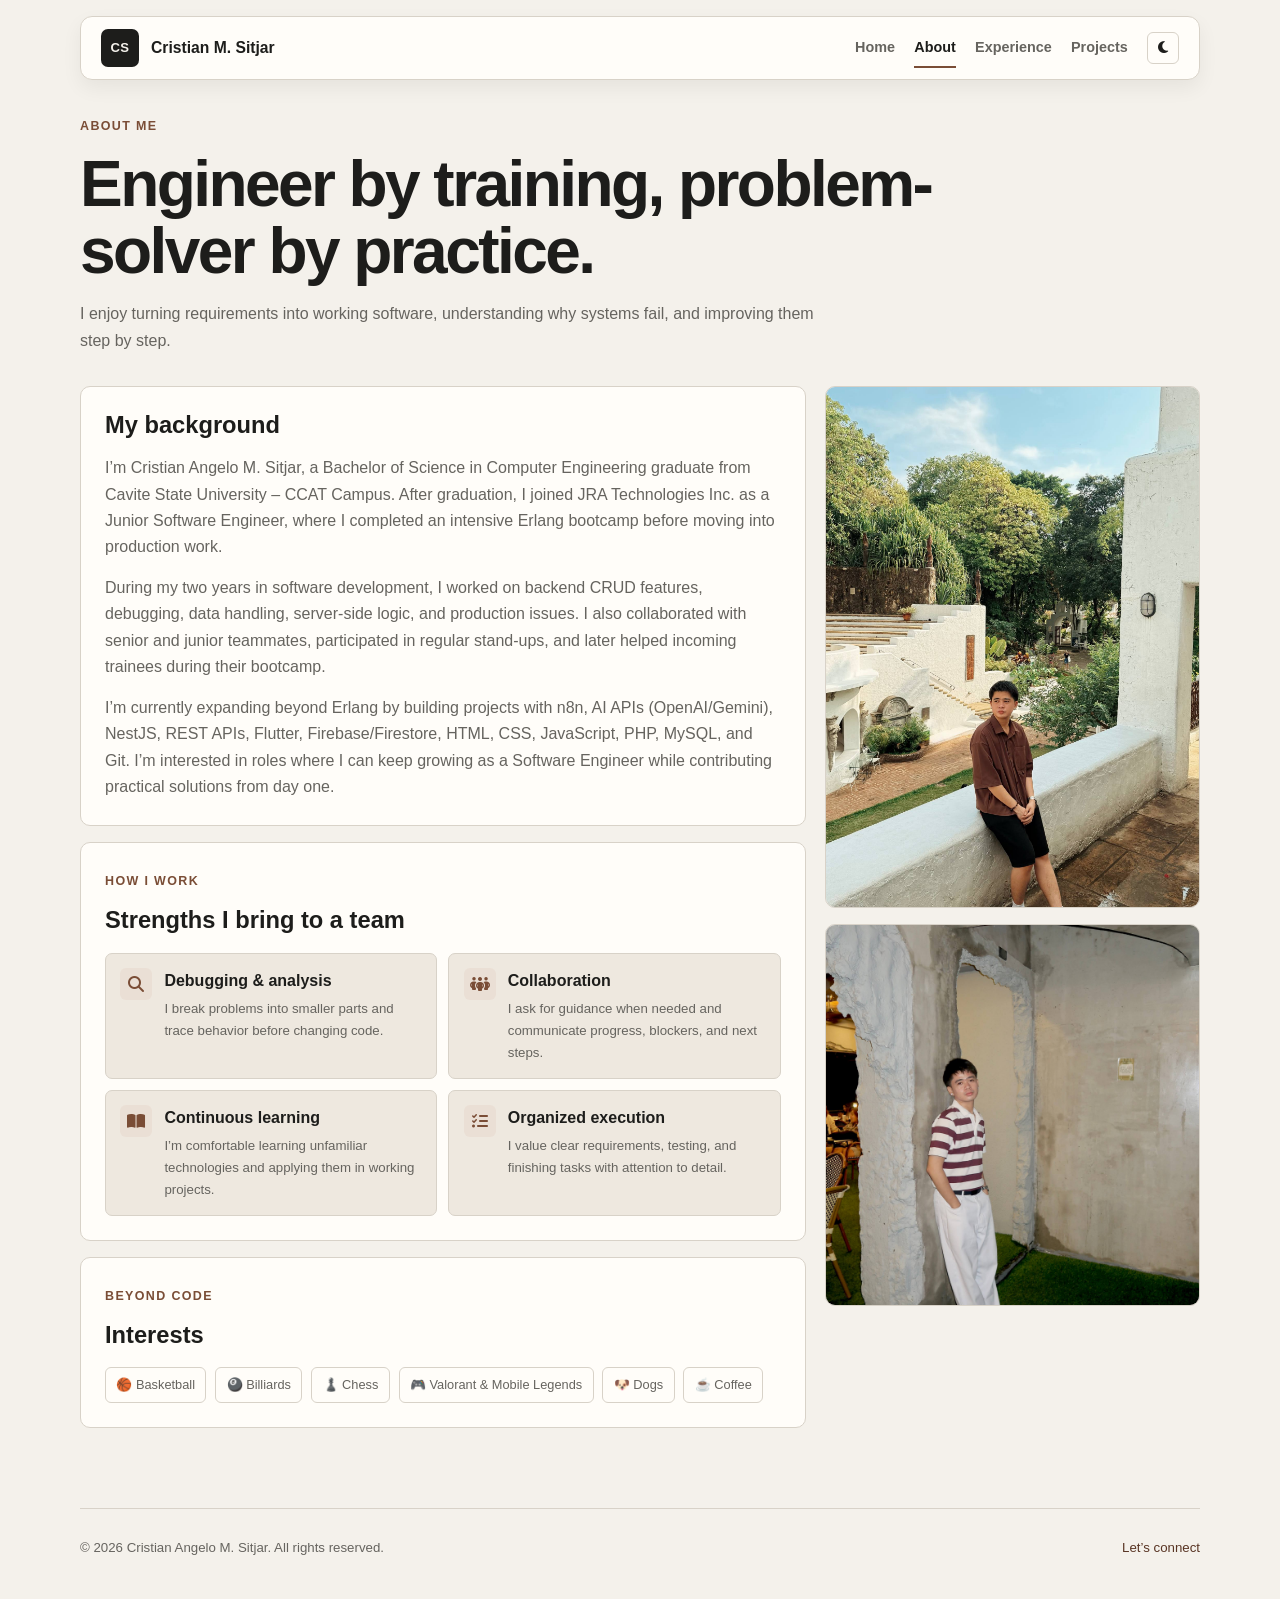
==== commit 3e79bb66: "Update portfolio with AI automation projects, floating header, and dark mode toggle" ====
--- a/About.html
+++ b/About.html
@@ -7,7 +7,6 @@
   <title>About | Cristian M. Sitjar</title>
   <link rel="preconnect" href="https://fonts.googleapis.com">
   <link rel="preconnect" href="https://fonts.gstatic.com" crossorigin>
-  <link href="https://fonts.googleapis.com/css2?family=Inter:wght@400;500;600;700&family=Space+Grotesk:wght@500;600;700&display=swap" rel="stylesheet">
   <link rel="stylesheet" href="https://cdnjs.cloudflare.com/ajax/libs/font-awesome/6.5.0/css/all.min.css">
   <link rel="stylesheet" href="style.css">
 </head>
@@ -15,14 +14,20 @@
   <div class="page-glow glow-one"></div>
   <div class="page-glow glow-two"></div>
 
+  <!-- FLOATING STICKY HEADER -->
   <header class="site-header">
     <a class="brand" href="index.html"><span class="brand-mark">CS</span><span class="brand-text">Cristian M. Sitjar</span></a>
-    <nav class="nav-links" aria-label="Primary navigation">
-      <a href="index.html">Home</a>
-      <a class="active" href="About.html">About</a>
-      <a href="Work.html">Experience</a>
-      <a href="Projects.html">Projects</a>
-    </nav>
+    <div class="nav-container">
+      <nav class="nav-links" aria-label="Primary navigation">
+        <a href="index.html">Home</a>
+        <a class="active" href="About.html">About</a>
+        <a href="Work.html">Experience</a>
+        <a href="Projects.html">Projects</a>
+      </nav>
+      <button id="theme-toggle" class="theme-toggle" aria-label="Toggle Theme">
+        <i class="fa-solid fa-moon"></i>
+      </button>
+    </div>
   </header>
 
   <main>
@@ -43,7 +48,7 @@
             During my two years in software development, I worked on backend CRUD features, debugging, data handling, server-side logic, and production issues. I also collaborated with senior and junior teammates, participated in regular stand-ups, and later helped incoming trainees during their bootcamp.
           </p>
           <p>
-            I’m currently expanding beyond Erlang by building projects with NestJS, REST APIs, Flutter, Firebase/Firestore, HTML, CSS, JavaScript, PHP, MySQL, and Git. I’m interested in roles where I can keep growing as a Software Engineer while contributing practical solutions from day one.
+            I’m currently expanding beyond Erlang by building projects with n8n, AI APIs (OpenAI/Gemini), NestJS, REST APIs, Flutter, Firebase/Firestore, HTML, CSS, JavaScript, PHP, MySQL, and Git. I’m interested in roles where I can keep growing as a Software Engineer while contributing practical solutions from day one.
           </p>
         </article>
 
@@ -87,5 +92,8 @@
     <p>© 2026 Cristian Angelo M. Sitjar. All rights reserved.</p>
     <a href="mailto:casitjar@gmail.com">Let’s connect</a>
   </footer>
+
+  <!-- SCRIPT FOR DARK/LIGHT MODE TOGGLE -->
+  <script src="main.js"></script>
 </body>
 </html>
--- a/style.css
+++ b/style.css
@@ -11,6 +11,18 @@
   --max-width: 1120px;
 }
 
+[data-theme="dark"] {
+  --bg: #0f172a;
+  --surface: #1e293b;
+  --surface-soft: #334155;
+  --text: #f8fafc;
+  --muted: #94a3b8;
+  --line: #334155;
+  --accent: #3b82f6;
+  --accent-dark: #60a5fa;
+  --accent-soft: rgba(59, 130, 246, 0.15);
+}
+
 * {
   box-sizing: border-box;
   margin: 0;
@@ -25,7 +37,7 @@
   min-height: 100vh;
   background: var(--bg);
   color: var(--text);
-  font-family: "Inter", Arial, sans-serif;
+  font-family: Arial, Helvetica, sans-serif; /* Pinalitan ng Arial */
   line-height: 1.65;
 }
 
@@ -45,28 +57,35 @@
   font-size: 0.9em;
 }
 
-/* Kept in the HTML so older pages still work, but intentionally hidden.
-   The simpler background feels more like a personal portfolio than a template. */
 .page-glow {
   display: none;
 }
 
 .section-shell,
-.site-footer,
-.site-header {
+.site-footer {
   width: min(calc(100% - 40px), var(--max-width));
   margin-left: auto;
   margin-right: auto;
 }
 
+/* FLOATING STICKY HEADER */
 .site-header {
-  margin-top: 20px;
-  padding: 0 0 16px;
+  position: sticky;
+  top: 16px; /* Space sa taas para magmukhang nakalutang */
+  z-index: 1000;
+  background: var(--surface);
+  width: min(calc(100% - 40px), var(--max-width));
+  margin-left: auto;
+  margin-right: auto;
+  padding: 12px 20px;
   display: flex;
   align-items: center;
   justify-content: space-between;
   gap: 1rem;
-  border-bottom: 1px solid var(--line);
+  border: 1px solid var(--line);
+  border-radius: 12px; /* Curved corners para sa floating effect */
+  box-shadow: 0 8px 20px rgba(0, 0, 0, 0.06); /* Shadow para mukhang nakalutang */
+  transition: all 0.3s ease;
 }
 
 .brand {
@@ -83,7 +102,7 @@
   display: grid;
   place-items: center;
   background: var(--text);
-  color: #fff;
+  color: var(--bg);
   border-radius: 7px;
   font-size: 0.82rem;
   letter-spacing: 0.03em;
@@ -91,6 +110,13 @@
 
 .brand-text {
   font-size: 0.98rem;
+  font-family: Arial, Helvetica, sans-serif;
+}
+
+.nav-container {
+  display: flex;
+  align-items: center;
+  gap: 1.2rem;
 }
 
 .nav-links {
@@ -106,6 +132,7 @@
   text-decoration: none;
   font-size: 0.9rem;
   font-weight: 600;
+  font-family: Arial, Helvetica, sans-serif;
 }
 
 .nav-links a::after {
@@ -129,13 +156,33 @@
   width: 100%;
 }
 
+/* Dark Mode Toggle Button */
+.theme-toggle {
+  background: transparent;
+  border: 1px solid var(--line);
+  color: var(--text);
+  width: 32px;
+  height: 32px;
+  border-radius: 6px;
+  display: grid;
+  place-items: center;
+  cursor: pointer;
+  font-size: 0.85rem;
+  transition: 0.2s ease;
+}
+
+.theme-toggle:hover {
+  border-color: var(--accent);
+  color: var(--accent);
+}
+
 .hero {
   min-height: 70vh;
   display: grid;
   grid-template-columns: minmax(0, 1.15fr) minmax(300px, 0.85fr);
   gap: 4.5rem;
   align-items: center;
-  padding: 5rem 0 4rem;
+  padding: 4rem 0 4rem;
 }
 
 .eyebrow {
@@ -162,7 +209,7 @@
 .feature-card h2,
 .glass-card h2,
 .project-card h2 {
-  font-family: "Space Grotesk", "Inter", sans-serif;
+  font-family: Arial, Helvetica, sans-serif; /* Naka-Arial na rin ang headings */
 }
 
 .hero h1 {
@@ -202,7 +249,7 @@
   border: 1px solid var(--line);
   border-radius: 6px;
   background: transparent;
-  color: #4f4d49;
+  color: var(--muted);
   font-size: 0.8rem;
 }
 
@@ -370,7 +417,7 @@
 }
 
 .stat-number {
-  font-family: "Space Grotesk", sans-serif;
+  font-family: Arial, Helvetica, sans-serif;
   font-size: 1.65rem;
   font-weight: 700;
   color: var(--accent-dark);
@@ -438,7 +485,7 @@
 }
 
 .page-heading {
-  padding: 5rem 0 2rem;
+  padding: 3rem 0 2rem;
 }
 
 .page-heading h1 {
@@ -501,7 +548,7 @@
   padding: 0.9rem;
   border: 1px solid var(--line);
   border-radius: 7px;
-  background: #faf7f1;
+  background: var(--surface-soft);
 }
 
 .value-item i {
@@ -667,10 +714,6 @@
   font-size: 0.86rem;
 }
 
-.skill-tags span {
-  font-size: 0.75rem;
-}
-
 .contact-card {
   display: grid;
   gap: 0.6rem;
@@ -733,7 +776,7 @@
   border-radius: 6px;
   background: var(--surface-soft);
   color: var(--accent-dark);
-  font-family: "Space Grotesk", sans-serif;
+  font-family: Arial, Helvetica, sans-serif;
   font-size: 0.78rem;
   font-weight: 700;
 }
@@ -784,7 +827,7 @@
   margin-top: 1.1rem;
   padding: 0.9rem;
   border-left: 3px solid var(--accent);
-  background: #faf7f1;
+  background: var(--surface-soft);
 }
 
 .project-case p {
@@ -809,6 +852,27 @@
 
 .site-footer a:hover {
   text-decoration: underline;
+}
+
+.resume-card {
+  min-height: 240px;
+  display: flex;
+  flex-direction: column;
+  justify-content: space-between;
+  gap: 1.4rem;
+  border-left: 4px solid var(--accent);
+}
+
+.resume-card .resume-copy > p:last-child {
+  max-width: 620px;
+  margin-top: 0.75rem;
+  color: var(--muted);
+}
+
+.resume-actions {
+  display: flex;
+  flex-wrap: wrap;
+  gap: 0.7rem;
 }
 
 @media (max-width: 960px) {
@@ -819,7 +883,12 @@
   }
 
   .hero-visual {
+    order: 1;
     justify-content: flex-start;
+  }
+
+  .hero-copy {
+    order: 2;
   }
 
   .portrait-card {
@@ -843,6 +912,27 @@
     grid-template-columns: 1fr;
   }
 
+  .experience-grid {
+    display: flex;
+    flex-direction: column;
+  }
+
+  .experience-grid .side-column {
+    display: contents;
+  }
+
+  .experience-grid .profile-summary-card {
+    order: 1;
+  }
+
+  .experience-grid .main-column {
+    order: 2;
+  }
+
+  .experience-grid .side-column > article:not(.profile-summary-card) {
+    order: 3;
+  }
+
   .photo-stack {
     display: grid;
     grid-template-columns: repeat(2, 1fr);
@@ -856,8 +946,15 @@
 
 @media (max-width: 720px) {
   .site-header {
+    top: 8px;
     align-items: flex-start;
     flex-direction: column;
+    padding: 12px 16px;
+  }
+
+  .nav-container {
+    width: 100%;
+    justify-content: space-between;
   }
 
   .nav-links {
@@ -909,7 +1006,10 @@
 
 @media (max-width: 520px) {
   .section-shell,
-  .site-footer,
+  .site-footer {
+    width: min(calc(100% - 24px), var(--max-width));
+  }
+
   .site-header {
     width: min(calc(100% - 24px), var(--max-width));
   }
@@ -940,6 +1040,10 @@
   }
 
   .page-heading {
-    padding-top: 3.5rem;
-  }
-}
+    padding-top: 2.5rem;
+  }
+
+  .resume-actions .btn {
+    width: 100%;
+  }
+}
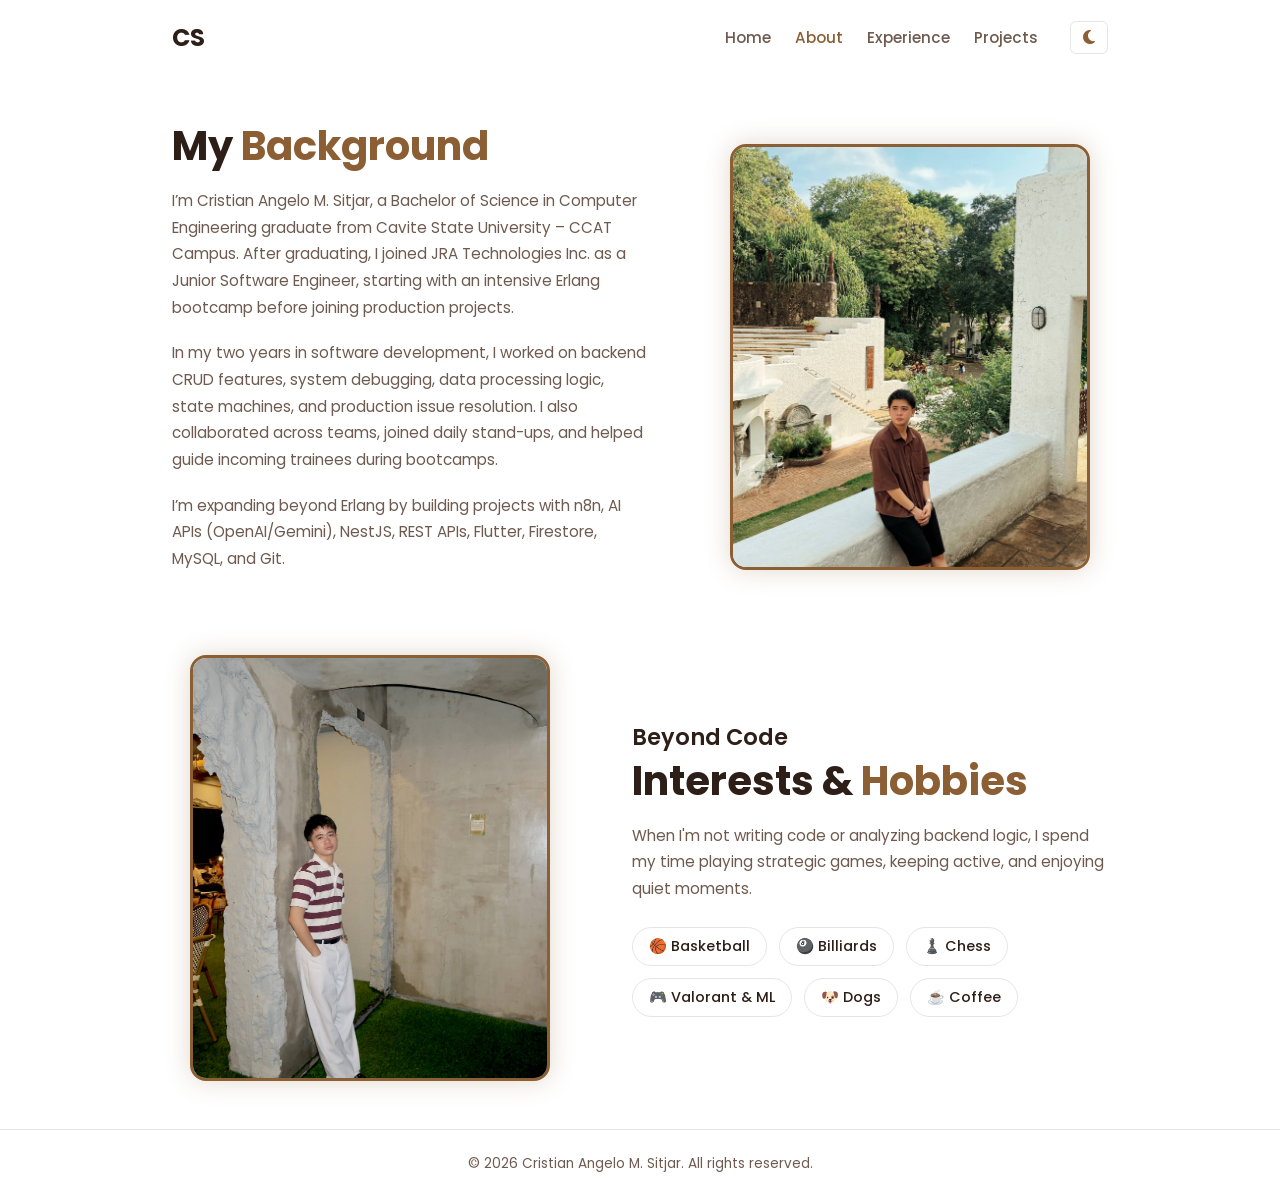
==== commit 17d94096: "Fix light theme styling, update footer, and add liquid morphing animation" ====
--- a/About.html
+++ b/About.html
@@ -3,97 +3,92 @@
 <head>
   <meta charset="UTF-8">
   <meta name="viewport" content="width=device-width, initial-scale=1.0">
-  <meta name="description" content="About Cristian Angelo M. Sitjar — Software Engineer and Computer Engineering graduate.">
+  <meta name="description" content="About Cristian Angelo M. Sitjar — Software Engineer.">
   <title>About | Cristian M. Sitjar</title>
+  
+  <!-- Font Awesome Icons & Google Fonts -->
+  <link rel="stylesheet" href="https://cdnjs.cloudflare.com/ajax/libs/font-awesome/6.5.0/css/all.min.css">
   <link rel="preconnect" href="https://fonts.googleapis.com">
   <link rel="preconnect" href="https://fonts.gstatic.com" crossorigin>
-  <link rel="stylesheet" href="https://cdnjs.cloudflare.com/ajax/libs/font-awesome/6.5.0/css/all.min.css">
+  <link href="https://fonts.googleapis.com/css2?family=Poppins:wght@300;400;500;600;700&display=swap" rel="stylesheet">
+  
   <link rel="stylesheet" href="style.css">
 </head>
 <body>
-  <div class="page-glow glow-one"></div>
-  <div class="page-glow glow-two"></div>
 
-  <!-- FLOATING STICKY HEADER -->
+  <!-- NAVIGATION HEADER -->
   <header class="site-header">
-    <a class="brand" href="index.html"><span class="brand-mark">CS</span><span class="brand-text">Cristian M. Sitjar</span></a>
+    <a class="brand" href="index.html">CS</a>
     <div class="nav-container">
-      <nav class="nav-links" aria-label="Primary navigation">
+      <nav class="nav-links">
         <a href="index.html">Home</a>
         <a class="active" href="About.html">About</a>
         <a href="Work.html">Experience</a>
         <a href="Projects.html">Projects</a>
       </nav>
       <button id="theme-toggle" class="theme-toggle" aria-label="Toggle Theme">
-        <i class="fa-solid fa-moon"></i>
+        <i class="fa-solid fa-sun"></i>
       </button>
     </div>
   </header>
 
-  <main>
-    <section class="page-heading section-shell">
-      <p class="eyebrow">About me</p>
-      <h1>Engineer by training, problem-solver by practice.</h1>
-      <p>I enjoy turning requirements into working software, understanding why systems fail, and improving them step by step.</p>
+  <main class="about-container">
+    
+    <!-- TOP SECTION: BACKGROUND TEXT (LEFT) & PICTURE 1 (RIGHT) -->
+    <section class="about-row">
+      <div class="about-text-box">
+
+        <h1 class="role-title">My <span class="accent-text">Background</span></h1>
+        <p class="about-bio">
+          I’m Cristian Angelo M. Sitjar, a Bachelor of Science in Computer Engineering graduate from Cavite State University – CCAT Campus. After graduating, I joined JRA Technologies Inc. as a Junior Software Engineer, starting with an intensive Erlang bootcamp before joining production projects.
+        </p>
+        <p class="about-bio">
+          In my two years in software development, I worked on backend CRUD features, system debugging, data processing logic, state machines, and production issue resolution. I also collaborated across teams, joined daily stand-ups, and helped guide incoming trainees during bootcamps.
+        </p>
+        <p class="about-bio">
+          I’m expanding beyond Erlang by building projects with n8n, AI APIs (OpenAI/Gemini), NestJS, REST APIs, Flutter, Firestore, MySQL, and Git.
+        </p>
+      </div>
+
+      <div class="about-photo-box">
+        <div class="photo-frame">
+          <img src="about_picture1.jpg" alt="Cristian Sitjar outdoors">
+        </div>
+      </div>
     </section>
 
-    <section class="section-shell about-layout">
-      <div class="about-copy-stack">
-        <article class="glass-card prose-card">
-          <h2>My background</h2>
-          <p>
-            I’m Cristian Angelo M. Sitjar, a Bachelor of Science in Computer Engineering graduate from Cavite State University – CCAT Campus. After graduation, I joined JRA Technologies Inc. as a Junior Software Engineer, where I completed an intensive Erlang bootcamp before moving into production work.
-          </p>
-          <p>
-            During my two years in software development, I worked on backend CRUD features, debugging, data handling, server-side logic, and production issues. I also collaborated with senior and junior teammates, participated in regular stand-ups, and later helped incoming trainees during their bootcamp.
-          </p>
-          <p>
-            I’m currently expanding beyond Erlang by building projects with n8n, AI APIs (OpenAI/Gemini), NestJS, REST APIs, Flutter, Firebase/Firestore, HTML, CSS, JavaScript, PHP, MySQL, and Git. I’m interested in roles where I can keep growing as a Software Engineer while contributing practical solutions from day one.
-          </p>
-        </article>
-
-        <article class="glass-card">
-          <p class="eyebrow">How I work</p>
-          <h2>Strengths I bring to a team</h2>
-          <div class="value-grid">
-            <div class="value-item"><i class="fa-solid fa-magnifying-glass"></i><div><strong>Debugging &amp; analysis</strong><span>I break problems into smaller parts and trace behavior before changing code.</span></div></div>
-            <div class="value-item"><i class="fa-solid fa-people-group"></i><div><strong>Collaboration</strong><span>I ask for guidance when needed and communicate progress, blockers, and next steps.</span></div></div>
-            <div class="value-item"><i class="fa-solid fa-book-open"></i><div><strong>Continuous learning</strong><span>I’m comfortable learning unfamiliar technologies and applying them in working projects.</span></div></div>
-            <div class="value-item"><i class="fa-solid fa-list-check"></i><div><strong>Organized execution</strong><span>I value clear requirements, testing, and finishing tasks with attention to detail.</span></div></div>
-          </div>
-        </article>
-
-        <article class="glass-card">
-          <p class="eyebrow">Beyond code</p>
-          <h2>Interests</h2>
-          <div class="interest-chips">
-            <span>🏀 Basketball</span>
-            <span>🎱 Billiards</span>
-            <span>♟️ Chess</span>
-            <span>🎮 Valorant &amp; Mobile Legends</span>
-            <span>🐶 Dogs</span>
-            <span>☕ Coffee</span>
-          </div>
-        </article>
+    <!-- BOTTOM SECTION: PICTURE 2 (LEFT) & INTERESTS (RIGHT) -->
+    <section class="about-row reverse-row">
+      <div class="about-photo-box">
+        <div class="photo-frame">
+          <img src="about_picture2.jpg" alt="Cristian Sitjar casual setting">
+        </div>
       </div>
 
-      <aside class="photo-stack">
-        <figure class="photo-card tall">
-          <img src="about_picture1.jpg" alt="Cristian outdoors">
-        </figure>
-        <figure class="photo-card">
-          <img src="about_picture2.jpg" alt="Cristian in a casual setting">
-        </figure>
-      </aside>
+      <div class="about-text-box">
+        <span class="greeting">Beyond Code</span>
+        <h2 class="role-title">Interests &amp; <span class="accent-text">Hobbies</span></h2>
+        <p class="about-bio">
+          When I'm not writing code or analyzing backend logic, I spend my time playing strategic games, keeping active, and enjoying quiet moments.
+        </p>
+        
+        <div class="interest-grid">
+          <div class="interest-chip">🏀 Basketball</div>
+          <div class="interest-chip">🎱 Billiards</div>
+          <div class="interest-chip">♟️ Chess</div>
+          <div class="interest-chip">🎮 Valorant &amp; ML</div>
+          <div class="interest-chip">🐶 Dogs</div>
+          <div class="interest-chip">☕ Coffee</div>
+        </div>
+      </div>
     </section>
+
   </main>
 
   <footer class="site-footer">
     <p>© 2026 Cristian Angelo M. Sitjar. All rights reserved.</p>
-    <a href="mailto:casitjar@gmail.com">Let’s connect</a>
   </footer>
 
-  <!-- SCRIPT FOR DARK/LIGHT MODE TOGGLE -->
   <script src="main.js"></script>
 </body>
 </html>
--- a/style.css
+++ b/style.css
@@ -1,26 +1,26 @@
+/* DESIGN VARIABLES & THEMES */
 :root {
-  --bg: #f4f1eb;
-  --surface: #fffdf9;
-  --surface-soft: #eee8df;
-  --text: #1d1d1b;
-  --muted: #66645f;
-  --line: #d8d2c8;
-  --accent: #7a4d36;
-  --accent-dark: #593524;
-  --accent-soft: #eadfd5;
-  --max-width: 1120px;
-}
-
-[data-theme="dark"] {
-  --bg: #0f172a;
-  --surface: #1e293b;
-  --surface-soft: #334155;
-  --text: #f8fafc;
-  --muted: #94a3b8;
-  --line: #334155;
-  --accent: #3b82f6;
-  --accent-dark: #60a5fa;
-  --accent-soft: rgba(59, 130, 246, 0.15);
+  /* DARK MODE DEFAULT: BLACK & YELLOW */
+  --bg-color: #08090a;
+  --header-bg: rgba(8, 9, 10, 0.9);
+  --text-main: #fef08a;
+  --text-muted: #ffffff;
+  --accent-color: #facc15;
+  --accent-glow: rgba(250, 204, 21, 0.35);
+  --border-color: rgba(255, 255, 255, 0.1);
+  --font-family: 'Poppins', -apple-system, sans-serif;
+  --max-width: 1000px;
+}
+
+[data-theme="light"] {
+  /* LIGHT MODE: WHITE & BROWN */
+  --bg-color: #ffffff;
+  --header-bg: rgba(255, 255, 255, 0.9);
+  --text-main: #2d1e18;
+  --text-muted: #6e5a4f;
+  --accent-color: #8b5e34;
+  --accent-glow: rgba(139, 94, 52, 0.25);
+  --border-color: rgba(0, 0, 0, 0.1);
 }
 
 * {
@@ -29,927 +29,578 @@
   padding: 0;
 }
 
-html {
-  scroll-behavior: smooth;
-}
-
 body {
+  background-color: var(--bg-color);
+  color: var(--text-main);
+  font-family: var(--font-family);
   min-height: 100vh;
-  background: var(--bg);
-  color: var(--text);
-  font-family: Arial, Helvetica, sans-serif; /* Pinalitan ng Arial */
-  line-height: 1.65;
-}
-
-a {
-  color: inherit;
-}
-
-img {
-  max-width: 100%;
-}
-
-code {
-  padding: 0.12rem 0.35rem;
-  border-radius: 4px;
-  background: var(--surface-soft);
-  color: var(--accent-dark);
-  font-size: 0.9em;
-}
-
-.page-glow {
-  display: none;
-}
-
-.section-shell,
-.site-footer {
-  width: min(calc(100% - 40px), var(--max-width));
-  margin-left: auto;
-  margin-right: auto;
-}
-
-/* FLOATING STICKY HEADER */
+  display: flex;
+  flex-direction: column;
+  transition: background-color 0.3s ease, color 0.3s ease;
+}
+
+/* HEADER & NAVIGATION */
 .site-header {
   position: sticky;
-  top: 16px; /* Space sa taas para magmukhang nakalutang */
-  z-index: 1000;
-  background: var(--surface);
-  width: min(calc(100% - 40px), var(--max-width));
-  margin-left: auto;
-  margin-right: auto;
-  padding: 12px 20px;
-  display: flex;
-  align-items: center;
+  top: 0;
+  width: 100%;
+  background-color: var(--header-bg);
+  backdrop-filter: blur(10px);
+  padding: 1.25rem 2rem;
+  z-index: 100;
+  display: flex;
   justify-content: space-between;
-  gap: 1rem;
-  border: 1px solid var(--line);
-  border-radius: 12px; /* Curved corners para sa floating effect */
-  box-shadow: 0 8px 20px rgba(0, 0, 0, 0.06); /* Shadow para mukhang nakalutang */
-  transition: all 0.3s ease;
+  align-items: center;
+  max-width: var(--max-width);
+  margin: 0 auto;
 }
 
 .brand {
-  display: inline-flex;
-  align-items: center;
-  gap: 0.75rem;
+  font-size: 1.5rem;
+  font-weight: 700;
+  color: var(--text-main);
   text-decoration: none;
+}
+
+.nav-container {
+  display: flex;
+  align-items: center;
+  gap: 2rem;
+}
+
+.nav-links {
+  display: flex;
+  gap: 1.5rem;
+}
+
+.nav-links a {
+  color: var(--text-muted);
+  text-decoration: none;
+  font-weight: 500;
+  font-size: 0.95rem;
+  transition: color 0.2s;
+}
+
+.nav-links a:hover,
+.nav-links a.active {
+  color: var(--accent-color);
+}
+
+.theme-toggle {
+  background: none;
+  border: 1px solid var(--border-color);
+  color: var(--accent-color);
+  font-size: 1rem;
+  padding: 0.4rem 0.75rem;
+  border-radius: 6px;
+  cursor: pointer;
+  transition: all 0.2s;
+}
+
+.theme-toggle:hover {
+  border-color: var(--accent-color);
+}
+
+/* HERO CONTAINER */
+.hero-container {
+  flex: 1;
+  display: flex;
+  align-items: center;
+  justify-content: center;
+  max-width: var(--max-width);
+  margin: 0 auto;
+  padding: 2rem;
+  width: 100%;
+}
+
+.hero-wrapper {
+  display: flex;
+  align-items: center;
+  justify-content: space-between;
+  gap: 4rem;
+  width: 100%;
+}
+
+.hero-avatar-area {
+  flex: 1;
+  display: flex;
+  justify-content: center;
+  align-items: center;
+}
+
+.avatar-ring {
+  width: 320px;
+  height: 320px;
+  border-radius: 50%;
+  background-color: transparent;
+  border: 4px solid var(--accent-color);
+  box-shadow: 0 0 35px var(--accent-glow);
+  overflow: hidden;
+  display: flex;
+  justify-content: center;
+  align-items: center;
+  transition: transform 0.3s ease, box-shadow 0.3s ease;
+}
+
+.avatar-ring1 {
+  width: 440px;
+  height: 420px;
+  border-radius: 50%;
+  background-color: transparent;
+  border: 4px solid var(--accent-color);
+  box-shadow: 0 0 35px var(--accent-glow);
+  overflow: hidden;
+  display: flex;
+  justify-content: center;
+  align-items: center;
+  transition: transform 0.3s ease, box-shadow 0.3s ease;
+}
+
+.avatar-ring:hover {
+  transform: scale(1.02);
+  box-shadow: 0 0 50px var(--accent-glow);
+}
+
+.avatar-img {
+  width: 100%;
+  height: 100%;
+  object-fit: cover;
+  object-position: center;
+}
+
+.hero-content-area {
+  flex: 1.2;
+}
+
+.greeting {
+  font-size: 1.4rem;
+  font-weight: 600;
+  color: var(--text-main);
+  display: block;
+  margin-bottom: 0.2rem;
+}
+
+.role-title {
+  font-size: 2.5rem;
   font-weight: 700;
-}
-
-.brand-mark {
-  width: 38px;
-  height: 38px;
-  display: grid;
-  place-items: center;
-  background: var(--text);
-  color: var(--bg);
-  border-radius: 7px;
-  font-size: 0.82rem;
-  letter-spacing: 0.03em;
-}
-
-.brand-text {
-  font-size: 0.98rem;
-  font-family: Arial, Helvetica, sans-serif;
-}
-
-.nav-container {
-  display: flex;
-  align-items: center;
-  gap: 1.2rem;
-}
-
-.nav-links {
-  display: flex;
-  align-items: center;
-  gap: 1.2rem;
-}
-
-.nav-links a {
+  line-height: 1.15;
+  margin-bottom: 1.2rem;
+}
+
+.accent-text {
+  color: var(--accent-color);
+}
+
+.hero-bio {
+  color: var(--text-muted);
+  font-size: 0.95rem;
+  line-height: 1.7;
+  margin-bottom: 1.8rem;
+  max-width: 520px;
+}
+
+/* EXPERIENCE PAGE SPECIFIC STYLES (NO BOXES) */
+.experience-container {
+  flex: 1;
+  max-width: var(--max-width);
+  margin: 0 auto;
+  padding: 3rem 2rem;
+  width: 100%;
+  display: flex;
+  flex-direction: column;
+  gap: 3.5rem;
+}
+
+.experience-header {
+  text-align: left;
+  max-width: 700px;
+}
+
+.resume-actions {
+  display: flex;
+  gap: 1.25rem;
+  margin-top: 1.5rem;
+}
+
+.btn-secondary {
+  display: inline-block;
+  padding: 0.75rem 1.8rem;
+  border: 1px solid var(--border-color);
+  border-radius: 25px;
+  color: var(--text-main);
+  text-decoration: none;
+  font-weight: 500;
+  font-size: 0.95rem;
+  transition: all 0.25s ease;
+}
+
+.btn-secondary:hover {
+  border-color: var(--accent-color);
+  color: var(--accent-color);
+  transform: translateY(-2px);
+}
+
+/* ANIMATED TECH LOGO TICKER / MARQUEE (NO BOXES) */
+.tech-marquee-wrapper {
+  padding: 1.5rem 0;
+  overflow: hidden;
   position: relative;
-  padding: 0.35rem 0;
-  color: var(--muted);
-  text-decoration: none;
-  font-size: 0.9rem;
-  font-weight: 600;
-  font-family: Arial, Helvetica, sans-serif;
-}
-
-.nav-links a::after {
-  content: "";
+  border-top: 1px solid var(--border-color);
+  border-bottom: 1px solid var(--border-color);
+}
+
+.marquee-label {
+  display: block;
+  font-size: 0.85rem;
+  color: var(--text-muted);
+  text-transform: uppercase;
+  letter-spacing: 1px;
+  margin-bottom: 1rem;
+}
+
+.marquee-track {
+  display: flex;
+  width: 100%;
+  overflow: hidden;
+}
+
+.marquee-content {
+  display: flex;
+  gap: 2.5rem;
+  animation: scroll-marquee 25s linear infinite;
+  white-space: nowrap;
+}
+
+.tech-item {
+  display: flex;
+  align-items: center;
+  gap: 0.6rem;
+  font-size: 0.95rem;
+  font-weight: 500;
+  color: var(--text-main);
+  flex-shrink: 0;
+}
+
+.tech-item i {
+  color: var(--accent-color);
+  font-size: 1.1rem;
+}
+
+@keyframes scroll-marquee {
+  0% { transform: translateX(0); }
+  100% { transform: translateX(-50%); }
+}
+
+/* WORK TIMELINE (CLEAN LINE DIVIDERS, NO BOXES) */
+.timeline-section {
+  display: flex;
+  flex-direction: column;
+  gap: 2.5rem;
+}
+
+.timeline-item {
+  padding-bottom: 2rem;
+  border-bottom: 1px solid var(--border-color);
+}
+
+.timeline-item:last-child {
+  border-bottom: none;
+}
+
+.timeline-head {
+  display: flex;
+  justify-content: space-between;
+  align-items: flex-start;
+  margin-bottom: 1rem;
+}
+
+.timeline-head h3 {
+  font-size: 1.3rem;
+  color: var(--text-main);
+}
+
+.company-name {
+  font-size: 0.95rem;
+  color: var(--accent-color);
+  font-weight: 500;
+  display: block;
+  margin-top: 0.2rem;
+}
+
+.timeline-date {
+  font-size: 0.85rem;
+  color: var(--text-muted);
+}
+
+.timeline-bullets {
+  list-style: none;
+}
+
+.timeline-bullets li {
+  position: relative;
+  padding-left: 1.5rem;
+  color: var(--text-muted);
+  font-size: 0.95rem;
+  line-height: 1.7;
+  margin-bottom: 0.6rem;
+}
+
+.timeline-bullets li::before {
+  content: "—";
   position: absolute;
   left: 0;
-  bottom: -3px;
-  width: 0;
-  height: 2px;
-  background: var(--accent);
-  transition: width 0.2s ease;
-}
-
-.nav-links a:hover,
-.nav-links a.active {
-  color: var(--text);
-}
-
-.nav-links a:hover::after,
-.nav-links a.active::after {
-  width: 100%;
-}
-
-/* Dark Mode Toggle Button */
-.theme-toggle {
-  background: transparent;
-  border: 1px solid var(--line);
-  color: var(--text);
-  width: 32px;
-  height: 32px;
-  border-radius: 6px;
+  color: var(--accent-color);
+}
+
+/* CONTACT SECTION (CLEAN GRID, NO BOXES) */
+.contact-card-section {
+  padding-top: 1rem;
+  border-top: 1px solid var(--border-color);
+}
+
+.contact-title {
+  font-size: 1.8rem;
+  margin-bottom: 2rem;
+}
+
+.contact-grid {
   display: grid;
-  place-items: center;
-  cursor: pointer;
-  font-size: 0.85rem;
-  transition: 0.2s ease;
-}
-
-.theme-toggle:hover {
-  border-color: var(--accent);
-  color: var(--accent);
-}
-
-.hero {
-  min-height: 70vh;
-  display: grid;
-  grid-template-columns: minmax(0, 1.15fr) minmax(300px, 0.85fr);
-  gap: 4.5rem;
-  align-items: center;
-  padding: 4rem 0 4rem;
-}
-
-.eyebrow {
-  display: inline-flex;
-  align-items: center;
-  gap: 0.5rem;
-  margin-bottom: 0.9rem;
-  color: var(--accent);
-  font-size: 0.78rem;
-  font-weight: 700;
-  letter-spacing: 0.11em;
+  grid-template-columns: repeat(2, 1fr);
+  gap: 2.5rem;
+}
+
+.contact-item {
+  display: flex;
+  align-items: center;
+  gap: 1.2rem;
+}
+
+.contact-item i {
+  font-size: 1.3rem;
+  color: var(--accent-color);
+  flex-shrink: 0;
+}
+
+.contact-label {
+  display: block;
+  font-size: 0.8rem;
+  color: var(--text-muted);
   text-transform: uppercase;
 }
 
-.status-dot {
-  width: 7px;
-  height: 7px;
-  border-radius: 50%;
-  background: #4d7c45;
-}
-
-.hero h1,
-.page-heading h1,
-.feature-card h2,
-.glass-card h2,
-.project-card h2 {
-  font-family: Arial, Helvetica, sans-serif; /* Naka-Arial na rin ang headings */
-}
-
-.hero h1 {
-  max-width: 760px;
-  font-size: clamp(2.8rem, 5.7vw, 5.1rem);
-  line-height: 1.03;
-  letter-spacing: -0.045em;
-}
-
-.hero-subtitle {
-  max-width: 690px;
-  margin-top: 1.35rem;
-  color: var(--muted);
-  font-size: 1.05rem;
-}
-
-.hero-subtitle strong {
-  color: var(--text);
-}
-
-.hero-tags,
-.skill-tags,
-.interest-chips {
-  display: flex;
-  flex-wrap: wrap;
-  gap: 0.55rem;
-}
-
-.hero-tags {
-  margin-top: 1.7rem;
-}
-
-.hero-tags span,
-.skill-tags span,
-.interest-chips span {
-  padding: 0.4rem 0.65rem;
-  border: 1px solid var(--line);
-  border-radius: 6px;
-  background: transparent;
-  color: var(--muted);
-  font-size: 0.8rem;
-}
-
-.hero-actions,
-.project-links {
+.contact-item a,
+.contact-item span {
+  font-size: 1rem;
+  font-weight: 500;
+  color: var(--text-main);
+  text-decoration: none;
+}
+
+.contact-item a:hover {
+  color: var(--accent-color);
+}
+
+/* ABOUT PAGE SPECIFIC LAYOUT */
+.about-container {
+  flex: 1;
+  max-width: var(--max-width);
+  margin: 0 auto;
+  padding: 3rem 2rem;
+  width: 100%;
+  display: flex;
+  flex-direction: column;
+  gap: 4rem;
+}
+
+.about-row {
+  display: flex;
+  align-items: center;
+  justify-content: space-between;
+  gap: 4rem;
+}
+
+.about-text-box {
+  flex: 1.2;
+}
+
+.about-bio {
+  color: var(--text-muted);
+  font-size: 0.95rem;
+  line-height: 1.75;
+  margin-bottom: 1.2rem;
+}
+
+.about-photo-box {
+  flex: 1;
+  display: flex;
+  justify-content: center;
+}
+
+.photo-frame {
+  width: 100%;
+  max-width: 360px;
+  border-radius: 16px;
+  overflow: hidden;
+  border: 3px solid var(--accent-color);
+  box-shadow: 0 0 25px var(--accent-glow);
+  transition: transform 0.3s ease;
+}
+
+.photo-frame:hover {
+  transform: translateY(-4px);
+}
+
+.photo-frame img {
+  width: 100%;
+  height: 420px;
+  object-fit: cover;
+  display: block;
+}
+
+.interest-grid {
   display: flex;
   flex-wrap: wrap;
   gap: 0.75rem;
-}
-
-.hero-actions {
-  margin-top: 1.9rem;
-}
-
-.btn {
-  display: inline-flex;
-  align-items: center;
-  justify-content: center;
-  gap: 0.5rem;
-  min-height: 44px;
-  padding: 0.65rem 0.95rem;
-  border: 1px solid transparent;
-  border-radius: 7px;
-  text-decoration: none;
-  font-size: 0.88rem;
-  font-weight: 700;
-  transition: background 0.18s ease, border-color 0.18s ease, color 0.18s ease;
-}
-
-.btn-primary {
-  background: var(--accent);
-  color: #fff;
-}
-
-.btn-primary:hover {
-  background: var(--accent-dark);
-}
-
-.btn-secondary {
-  border-color: var(--line);
-  background: var(--surface);
-  color: var(--text);
-}
-
-.btn-secondary:hover {
-  border-color: var(--accent);
-  color: var(--accent-dark);
-}
-
-.social-row {
-  display: flex;
-  gap: 0.6rem;
   margin-top: 1.5rem;
 }
 
-.social-row a {
+.interest-chip {
+  border: 1px solid var(--border-color);
+  color: var(--text-main);
+  padding: 0.5rem 1rem;
+  border-radius: 20px;
+  font-size: 0.9rem;
+  font-weight: 500;
+  transition: border-color 0.2s, transform 0.2s;
+}
+
+.interest-chip:hover {
+  border-color: var(--accent-color);
+  transform: translateY(-2px);
+}
+
+/* SOCIAL ICONS */
+.social-links {
+  display: flex;
+  gap: 1rem;
+  margin-bottom: 2rem;
+}
+
+.social-links a {
   width: 40px;
   height: 40px;
-  display: grid;
-  place-items: center;
-  border: 1px solid var(--line);
-  border-radius: 7px;
-  background: var(--surface);
-  color: var(--muted);
+  border-radius: 50%;
+  border: 1px solid var(--accent-color);
+  color: var(--accent-color);
+  display: flex;
+  align-items: center;
+  justify-content: center;
   text-decoration: none;
-  transition: 0.18s ease;
-}
-
-.social-row a:hover {
-  color: var(--accent-dark);
-  border-color: var(--accent);
-}
-
-.hero-visual {
-  display: flex;
-  justify-content: center;
-}
-
-.portrait-card,
-.glass-card,
-.feature-card,
-.stat-card,
-.project-card {
-  border: 1px solid var(--line);
-  background: var(--surface);
-}
-
-.portrait-card {
-  width: min(100%, 390px);
-  padding: 10px;
-  border-radius: 10px;
-}
-
-.portrait-frame {
-  aspect-ratio: 4 / 5;
-  overflow: hidden;
-  border-radius: 6px;
-  background: var(--surface-soft);
-}
-
-.portrait-frame img {
-  width: 100%;
-  height: 100%;
-  object-fit: cover;
-  object-position: center 72%;
-  display: block;
-}
-
-.portrait-info {
-  display: flex;
-  align-items: center;
-  justify-content: space-between;
-  gap: 1rem;
-  padding: 0.9rem 0.25rem 0.1rem;
-}
-
-.muted-label {
-  margin-bottom: 0.1rem;
-  color: var(--muted);
-  font-size: 0.74rem;
-}
-
-.availability-badge,
-.role-badge,
-.project-status,
-.project-type {
-  display: inline-flex;
-  align-items: center;
-  width: fit-content;
-  border-radius: 5px;
-  font-size: 0.73rem;
-  font-weight: 700;
-}
-
-.availability-badge {
-  padding: 0.32rem 0.52rem;
-  border: 1px solid #b9cbb4;
-  background: #eef5ec;
-  color: #42633b;
-}
-
-.quick-stats {
-  display: grid;
-  grid-template-columns: repeat(4, 1fr);
-  gap: 0;
-  margin-bottom: 4.5rem;
-  border-top: 1px solid var(--line);
-  border-bottom: 1px solid var(--line);
-}
-
-.stat-card {
-  min-height: 120px;
-  padding: 1.2rem;
-  border: 0;
-  border-right: 1px solid var(--line);
-  display: flex;
-  flex-direction: column;
-  justify-content: center;
-  gap: 0.35rem;
-  background: transparent;
-}
-
-.stat-card:last-child {
-  border-right: 0;
-}
-
-.stat-number {
-  font-family: Arial, Helvetica, sans-serif;
-  font-size: 1.65rem;
-  font-weight: 700;
-  color: var(--accent-dark);
-}
-
-.stat-label {
-  color: var(--muted);
-  font-size: 0.84rem;
-}
-
-.home-grid {
-  display: grid;
-  grid-template-columns: repeat(2, 1fr);
-  gap: 1rem;
-  margin-bottom: 5rem;
-}
-
-.feature-card {
-  min-height: 330px;
-  padding: 1.8rem;
-  border-radius: 10px;
-}
-
-.feature-icon {
-  width: 42px;
-  height: 42px;
-  display: grid;
-  place-items: center;
-  margin-bottom: 1.6rem;
-  border: 1px solid var(--line);
-  border-radius: 7px;
-  color: var(--accent);
-  background: var(--accent-soft);
-}
-
-.feature-card h2 {
-  max-width: 540px;
-  font-size: 1.75rem;
-  line-height: 1.25;
-  letter-spacing: -0.02em;
-}
-
-.feature-card > p:not(.eyebrow) {
-  margin-top: 0.9rem;
-  color: var(--muted);
-}
-
-.accent-card {
-  border-top: 4px solid var(--accent);
-}
-
-.text-link {
-  display: inline-flex;
-  align-items: center;
-  gap: 0.4rem;
-  margin-top: 1.35rem;
-  color: var(--accent-dark);
+  font-size: 0.95rem;
+  transition: all 0.25s ease;
+}
+
+.social-links a:hover {
+  background-color: var(--accent-color);
+  color: var(--bg-color);
+  box-shadow: 0 0 15px var(--accent-glow);
+  transform: translateY(-2px);
+}
+
+.btn-hire {
+  display: inline-block;
+  padding: 0.75rem 2.2rem;
+  border: 1px solid var(--accent-color);
+  border-radius: 25px;
+  color: var(--text-main);
   text-decoration: none;
-  font-size: 0.88rem;
-  font-weight: 700;
-}
-
-.text-link:hover {
-  text-decoration: underline;
-}
-
-.page-heading {
-  padding: 3rem 0 2rem;
-}
-
-.page-heading h1 {
-  max-width: 900px;
-  font-size: clamp(2.5rem, 5vw, 4.4rem);
-  line-height: 1.05;
-  letter-spacing: -0.04em;
-}
-
-.page-heading > p:last-child {
-  max-width: 760px;
-  margin-top: 1rem;
-  color: var(--muted);
-  font-size: 1rem;
-}
-
-.about-layout,
-.experience-grid {
-  display: grid;
-  grid-template-columns: minmax(0, 1.45fr) minmax(280px, 0.75fr);
-  gap: 1.2rem;
-  align-items: start;
-  padding-bottom: 5rem;
-}
-
-.about-copy-stack,
-.main-column,
-.side-column,
-.photo-stack {
-  display: flex;
-  flex-direction: column;
-  gap: 1rem;
-}
-
-.glass-card {
+  font-weight: 500;
+  font-size: 0.95rem;
+  transition: all 0.25s ease;
+}
+
+.btn-hire:hover {
+  background-color: var(--accent-color);
+  color: var(--bg-color);
+  font-weight: 600;
+  box-shadow: 0 0 20px var(--accent-glow);
+}
+
+/* BLINKING TYPEWRITER CURSOR */
+.cursor {
+  display: inline-block;
+  background-color: var(--accent-color);
+  margin-left: 3px;
+  width: 3px;
+  animation: blink 0.7s infinite;
+}
+
+@keyframes blink {
+  0%, 100% { opacity: 1; }
+  50% { opacity: 0; }
+}
+
+/* FOOTER */
+.site-footer {
+  text-align: center;
   padding: 1.5rem;
-  border-radius: 10px;
-}
-
-.glass-card h2 {
-  font-size: 1.48rem;
-  line-height: 1.25;
-}
-
-.prose-card p {
-  margin-top: 0.9rem;
-  color: var(--muted);
-}
-
-.value-grid {
-  display: grid;
-  grid-template-columns: repeat(2, 1fr);
-  gap: 0.7rem;
-  margin-top: 1.1rem;
-}
-
-.value-item {
-  display: flex;
-  gap: 0.75rem;
-  padding: 0.9rem;
-  border: 1px solid var(--line);
-  border-radius: 7px;
-  background: var(--surface-soft);
-}
-
-.value-item i {
-  width: 32px;
-  height: 32px;
-  flex: 0 0 32px;
-  display: grid;
-  place-items: center;
-  border-radius: 6px;
-  background: var(--accent-soft);
-  color: var(--accent);
-}
-
-.value-item strong,
-.value-item span {
-  display: block;
-}
-
-.value-item span {
-  margin-top: 0.2rem;
-  color: var(--muted);
-  font-size: 0.83rem;
-}
-
-.interest-chips {
-  margin-top: 1rem;
-}
-
-.photo-card {
-  overflow: hidden;
-  border: 1px solid var(--line);
-  border-radius: 10px;
-  background: var(--surface);
-}
-
-.photo-card img {
-  width: 100%;
-  height: 380px;
-  object-fit: cover;
-  display: block;
-}
-
-.photo-card.tall img {
-  height: 520px;
-}
-
-.timeline-card {
-  border-left: 4px solid var(--accent);
-}
-
-.timeline-head {
-  display: flex;
-  justify-content: space-between;
-  gap: 1rem;
-  align-items: flex-start;
-}
-
-.meta {
-  color: var(--accent);
-  font-size: 0.78rem;
-  font-weight: 700;
-  letter-spacing: 0.03em;
-}
-
-.company {
-  margin-top: 0.15rem;
-  color: var(--muted);
-}
-
-.role-badge {
-  padding: 0.32rem 0.52rem;
-  border: 1px solid var(--line);
-  background: var(--surface-soft);
-  color: var(--accent-dark);
-}
-
-.clean-list {
-  list-style: none;
-  display: grid;
-  gap: 0.7rem;
-  margin-top: 1.2rem;
-}
-
-.clean-list li {
-  position: relative;
-  padding-left: 1.15rem;
-  color: var(--muted);
-}
-
-.clean-list li::before {
-  content: "–";
-  position: absolute;
-  left: 0;
-  color: var(--accent);
-  font-weight: 700;
-}
-
-.compact-list {
-  gap: 0.5rem;
-}
-
-.training-grid {
-  display: grid;
-  gap: 0.7rem;
-  margin-top: 1.1rem;
-}
-
-.training-item {
-  display: grid;
-  grid-template-columns: 36px 1fr;
-  gap: 0.75rem;
-  padding: 0.9rem 0;
-  border-top: 1px solid var(--line);
-}
-
-.training-item:first-child {
-  border-top: 0;
-}
-
-.training-item > span {
-  color: var(--accent);
-  font-size: 0.76rem;
-  font-weight: 800;
-}
-
-.training-item p {
-  margin-top: 0.18rem;
-  color: var(--muted);
-  font-size: 0.86rem;
-}
-
-.profile-summary-card {
-  padding: 10px;
-}
-
-.profile-summary-card img {
-  width: 100%;
-  aspect-ratio: 4 / 4.3;
-  object-fit: cover;
-  object-position: top center;
-  border-radius: 6px;
-  display: block;
-}
-
-.profile-summary-card > div {
-  padding: 0.9rem 0.35rem 0.4rem;
-}
-
-.profile-summary-card > div > p:last-child,
-.side-column .glass-card > p:not(.eyebrow):not(.meta) {
-  color: var(--muted);
-}
-
-.skill-groups {
-  display: grid;
-  gap: 0.9rem;
-  margin-top: 0.9rem;
-}
-
-.skill-groups strong {
-  display: block;
-  margin-bottom: 0.45rem;
-  font-size: 0.86rem;
-}
-
-.contact-card {
-  display: grid;
-  gap: 0.6rem;
-}
-
-.contact-card .eyebrow {
-  margin-bottom: 0;
-}
-
-.contact-card a {
-  display: flex;
-  align-items: center;
-  gap: 0.6rem;
-  padding: 0.65rem 0;
-  border-bottom: 1px solid var(--line);
-  text-decoration: none;
-  color: var(--muted);
+  color: var(--text-muted);
   font-size: 0.85rem;
-  word-break: break-word;
-}
-
-.contact-card a:last-child {
-  border-bottom: 0;
-}
-
-.contact-card a:hover {
-  color: var(--accent-dark);
-}
-
-.projects-grid {
-  display: grid;
-  grid-template-columns: repeat(2, minmax(0, 1fr));
-  gap: 1rem;
-  padding-bottom: 5rem;
-}
-
-.project-card {
-  display: grid;
-  grid-template-columns: 44px 1fr;
-  gap: 1rem;
-  padding: 1.4rem;
-  border-radius: 10px;
-}
-
-.featured-project,
-.wide-project {
-  grid-column: 1 / -1;
-}
-
-.featured-project {
-  border-top: 4px solid var(--accent);
-}
-
-.project-number {
-  width: 38px;
-  height: 38px;
-  display: grid;
-  place-items: center;
-  border: 1px solid var(--line);
-  border-radius: 6px;
-  background: var(--surface-soft);
-  color: var(--accent-dark);
-  font-family: Arial, Helvetica, sans-serif;
-  font-size: 0.78rem;
-  font-weight: 700;
-}
-
-.project-content {
-  min-width: 0;
-}
-
-.project-topline {
-  display: flex;
-  align-items: center;
-  justify-content: space-between;
-  gap: 0.7rem;
-  margin-bottom: 0.7rem;
-}
-
-.project-type {
-  padding: 0.28rem 0.48rem;
-  border: 1px solid var(--line);
-  background: transparent;
-  color: var(--muted);
-}
-
-.project-status {
-  padding: 0.28rem 0.48rem;
-  background: #eef5ec;
-  color: #42633b;
-  border: 1px solid #b9cbb4;
-}
-
-.project-card h2 {
-  font-size: 1.58rem;
-  line-height: 1.25;
-}
-
-.project-card h2 + p,
-.project-card .project-content > p {
-  margin-top: 0.7rem;
-  color: var(--muted);
-}
-
-.project-card .skill-tags,
-.project-links {
-  margin-top: 1.1rem;
-}
-
-.project-case {
-  margin-top: 1.1rem;
-  padding: 0.9rem;
-  border-left: 3px solid var(--accent);
-  background: var(--surface-soft);
-}
-
-.project-case p {
-  margin-top: 0.3rem;
-  color: var(--muted);
-}
-
-.site-footer {
-  padding: 1.8rem 0 2.5rem;
-  border-top: 1px solid var(--line);
-  display: flex;
-  justify-content: space-between;
-  gap: 1rem;
-  color: var(--muted);
-  font-size: 0.83rem;
-}
-
-.site-footer a {
-  color: var(--accent-dark);
-  text-decoration: none;
-}
-
-.site-footer a:hover {
-  text-decoration: underline;
-}
-
-.resume-card {
-  min-height: 240px;
-  display: flex;
-  flex-direction: column;
-  justify-content: space-between;
-  gap: 1.4rem;
-  border-left: 4px solid var(--accent);
-}
-
-.resume-card .resume-copy > p:last-child {
-  max-width: 620px;
-  margin-top: 0.75rem;
-  color: var(--muted);
-}
-
-.resume-actions {
-  display: flex;
-  flex-wrap: wrap;
-  gap: 0.7rem;
-}
-
-@media (max-width: 960px) {
-  .hero {
+  border-top: 1px solid var(--border-color);
+}
+
+/* RESPONSIVE DESIGN */
+@media (max-width: 900px) {
+  .hero-wrapper,
+  .about-row,
+  .about-row.reverse-row {
+    flex-direction: column;
+    text-align: center;
+    gap: 2.5rem;
+  }
+
+  .about-row.reverse-row {
+    flex-direction: column-reverse;
+  }
+
+  .timeline-head {
+    flex-direction: column;
+    gap: 0.5rem;
+  }
+
+  .contact-grid {
     grid-template-columns: 1fr;
-    gap: 2.4rem;
-    padding-top: 4rem;
-  }
-
-  .hero-visual {
-    order: 1;
-    justify-content: flex-start;
-  }
-
-  .hero-copy {
-    order: 2;
-  }
-
-  .portrait-card {
-    max-width: 360px;
-  }
-
-  .quick-stats {
-    grid-template-columns: repeat(2, 1fr);
-  }
-
-  .stat-card:nth-child(2) {
-    border-right: 0;
-  }
-
-  .stat-card:nth-child(-n+2) {
-    border-bottom: 1px solid var(--line);
-  }
-
-  .about-layout,
-  .experience-grid {
-    grid-template-columns: 1fr;
-  }
-
-  .experience-grid {
-    display: flex;
+  }
+
+  .avatar-ring {
+    width: 250px;
+    height: 250px;
+  }
+
+  .photo-frame img {
+    height: 340px;
+  }
+
+  .hero-bio {
+    margin: 0 auto 1.8rem auto;
+  }
+
+  .social-links,
+  .interest-grid,
+  .resume-actions {
+    justify-content: center;
+  }
+
+  .role-title {
+    font-size: 2rem;
+  }
+}
+
+@media (max-width: 600px) {
+  .site-header {
     flex-direction: column;
-  }
-
-  .experience-grid .side-column {
-    display: contents;
-  }
-
-  .experience-grid .profile-summary-card {
-    order: 1;
-  }
-
-  .experience-grid .main-column {
-    order: 2;
-  }
-
-  .experience-grid .side-column > article:not(.profile-summary-card) {
-    order: 3;
-  }
-
-  .photo-stack {
-    display: grid;
-    grid-template-columns: repeat(2, 1fr);
-  }
-
-  .photo-card img,
-  .photo-card.tall img {
-    height: 420px;
-  }
-}
-
-@media (max-width: 720px) {
-  .site-header {
-    top: 8px;
-    align-items: flex-start;
-    flex-direction: column;
-    padding: 12px 16px;
+    gap: 1rem;
+    padding: 1rem;
   }
 
   .nav-container {
@@ -958,92 +609,291 @@
   }
 
   .nav-links {
-    width: 100%;
     gap: 1rem;
-    overflow-x: auto;
-    padding-bottom: 0.2rem;
-  }
-
-  .nav-links a {
-    white-space: nowrap;
-  }
-
-  .hero {
-    min-height: auto;
-    padding: 3.4rem 0 2.8rem;
-  }
-
-  .hero h1 {
-    font-size: clamp(2.5rem, 12vw, 3.8rem);
-  }
-
-  .home-grid,
-  .projects-grid,
-  .value-grid,
-  .photo-stack {
-    grid-template-columns: 1fr;
-  }
-
-  .featured-project,
-  .wide-project {
-    grid-column: auto;
-  }
-
-  .photo-card img,
-  .photo-card.tall img {
-    height: auto;
-    aspect-ratio: 4 / 5;
-  }
-
-  .project-card {
-    grid-template-columns: 1fr;
-  }
-
-  .site-footer {
-    flex-direction: column;
-  }
-}
-
-@media (max-width: 520px) {
-  .section-shell,
-  .site-footer {
-    width: min(calc(100% - 24px), var(--max-width));
-  }
-
-  .site-header {
-    width: min(calc(100% - 24px), var(--max-width));
-  }
-
-  .quick-stats {
-    grid-template-columns: 1fr;
-  }
-
-  .stat-card,
-  .stat-card:nth-child(2) {
-    border-right: 0;
-    border-bottom: 1px solid var(--line);
-  }
-
-  .stat-card:last-child {
-    border-bottom: 0;
-  }
-
-  .hero-actions .btn,
-  .project-links .btn {
-    width: 100%;
-  }
-
-  .glass-card,
-  .feature-card,
-  .project-card {
-    padding: 1.15rem;
-  }
-
-  .page-heading {
-    padding-top: 2.5rem;
-  }
-
-  .resume-actions .btn {
-    width: 100%;
+  }
+
+  .avatar-ring {
+    width: 200px;
+    height: 200px;
+  }
+
+  .greeting {
+    font-size: 1.2rem;
+  }
+
+  .role-title {
+    font-size: 1.7rem;
+  }
+}
+
+/* Pigilan ang horizontal scrolling kapag nanggaling sa labas ng screen ang animation */
+body, main {
+  overflow-x: hidden;
+}
+
+/* Default state ng cards */
+.project-card {
+  opacity: 0;
+  /* Mas mahabang duration (1.2s) at cubic-bezier timing para sa napakasmooth na pagpasok */
+  transition: opacity 1.2s cubic-bezier(0.25, 1, 0.5, 1), 
+              transform 1.2s cubic-bezier(0.25, 1, 0.5, 1);
+  will-change: opacity, transform;
+}
+
+/* Galing sa KALIWA (Odd numbers: 1, 3, 5...) */
+.project-card:nth-child(odd) {
+  transform: translateX(-80px);
+}
+
+/* Galing sa KANAN (Even numbers: 2, 4, 6...) */
+.project-card:nth-child(even) {
+  transform: translateX(80px);
+}
+
+/* Kapag pumasok na sa screen at nilagyan ng '.show' class */
+.project-card.show {
+  opacity: 1;
+  transform: translateX(0);
+}
+
+/* Container para sa buong page */
+main {
+  max-width: 900px;
+  margin: 0 auto;
+  padding: 40px 20px;
+}
+
+/* Page Header / Heading */
+.page-heading {
+  margin-bottom: 50px;
+}
+
+.eyebrow {
+  color: #ffca28; /* Accent Gold/Yellow color */
+  font-size: 0.9rem;
+  text-transform: uppercase;
+  letter-spacing: 1.5px;
+  font-weight: 600;
+  margin-bottom: 8px;
+}
+
+.page-heading h1 {
+  font-size: 2rem;
+  font-weight: 700;
+  color: #ffffff;
+  margin-bottom: 12px;
+  line-height: 1.3;
+}
+
+.page-heading p {
+  color: #a0a0a0;
+  font-size: 0.95rem;
+  line-height: 1.6;
+}
+
+/* Projects Layout & Spacing */
+.projects-grid {
+  display: flex;
+  flex-direction: column;
+  gap: 40px; /* Malinis na agwat sa pagitan ng cards */
+}
+
+/* Project Card Styling */
+.project-card {
+  border-bottom: 1px solid rgba(255, 255, 255, 0.08); /* Border divider gaya ng Experience page */
+  padding-bottom: 35px;
+}
+
+.project-topline {
+  display: flex;
+  justify-content: space-between;
+  align-items: center;
+  margin-bottom: 6px;
+}
+
+.project-type {
+  color: #a0a0a0;
+  font-size: 0.85rem;
+}
+
+.project-number {
+  color: #ffca28;
+  font-size: 0.85rem;
+  font-weight: 600;
+}
+
+.project-card h2 {
+  font-size: 1.4rem;
+  color: #ffca28; /* Gold/Yellow title */
+  font-weight: 600;
+  margin-bottom: 12px;
+}
+
+.project-card p {
+  color: #cccccc;
+  font-size: 0.95rem;
+  line-height: 1.6;
+  margin-bottom: 15px;
+}
+
+/* List Items (gaya ng dash list sa Experience page) */
+.clean-list {
+  list-style: none;
+  padding: 0;
+  margin: 0 0 20px 0;
+}
+
+.clean-list li {
+  color: #cccccc;
+  font-size: 0.92rem;
+  line-height: 1.6;
+  position: relative;
+  padding-left: 20px;
+  margin-bottom: 8px;
+}
+
+.clean-list li::before {
+  content: "—";
+  position: absolute;
+  left: 0;
+  color: #ffca28;
+}
+
+/* Skill Tags Styling (Pill badges na may tamang spacing) */
+.skill-tags {
+  display: flex;
+  flex-wrap: wrap;
+  gap: 8px;
+  margin-bottom: 20px;
+}
+
+.skill-tags span {
+  background: rgba(255, 255, 255, 0.05);
+  border: 1px solid rgba(255, 255, 255, 0.1);
+  color: #e0e0e0;
+  padding: 4px 12px;
+  border-radius: 20px;
+  font-size: 0.8rem;
+  font-weight: 400;
+}
+
+/* Buttons (View / GitHub buttons) */
+.project-links {
+  margin-top: 15px;
+}
+
+.btn-outline {
+  display: inline-flex;
+  align-items: center;
+  gap: 8px;
+  padding: 8px 18px;
+  border: 1px solid #ffca28;
+  color: #ffca28;
+  border-radius: 25px;
+  text-decoration: none;
+  font-size: 0.85rem;
+  font-weight: 500;
+  transition: all 0.3s ease;
+}
+
+.btn-outline:hover {
+  background: #ffca28;
+  color: #000000;
+}
+
+/* Responsive & Animation Transitions */
+body, main {
+  overflow-x: hidden;
+}
+
+.project-card {
+  opacity: 0;
+  transition: opacity 1.2s cubic-bezier(0.25, 1, 0.5, 1), 
+              transform 1.2s cubic-bezier(0.25, 1, 0.5, 1);
+  will-change: opacity, transform;
+}
+
+.project-card:nth-child(odd) {
+  transform: translateX(-80px);
+}
+
+.project-card:nth-child(even) {
+  transform: translateX(80px);
+}
+
+.project-card.show {
+  opacity: 1;
+  transform: translateX(0);
+}
+
+/* ==========================================
+   FIX: LIGHT MODE TEXT FOR PROJECTS PAGE
+   ========================================== */
+[data-theme="light"] .page-heading h1,
+[data-theme="light"] .project-card h2,
+[data-theme="light"] .project-case strong {
+  color: #2b2623 !important;
+}
+
+[data-theme="light"] .page-heading p,
+[data-theme="light"] .project-card p,
+[data-theme="light"] .clean-list li,
+[data-theme="light"] .project-status,
+[data-theme="light"] .project-type {
+  color: #574f48 !important;
+}
+
+[data-theme="light"] .skill-tags span,
+[data-theme="light"] .btn-secondary {
+  background-color: #e8e1d5 !important;
+  color: #2b2623 !important;
+  border-color: #d4c8b8 !important;
+}
+
+[data-theme="light"] .project-card {
+  background-color: #ffffff !important;
+  border-color: #e0d5c5 !important;
+}
+
+/* ==========================================
+   LIQUID / WATER MORPHING AVATAR ANIMATION
+   ========================================== */
+
+.avatar-ring1 {
+  /* Nagbabago ang hugis ng border-radius parang tubig */
+  border-radius: 60% 40% 30% 70% / 60% 30% 70% 40%;
+  animation: morphingWater 6s ease-in-out infinite alternate, floatAvatar 4s ease-in-out infinite;
+  transition: all 0.5s ease;
+  overflow: hidden; /* Para sumunod ang picture sa lumilikha na hugis */
+}
+
+.avatar-img1 {
+  width: 100%;
+  height: 100%;
+  object-fit: cover;
+  /* Sumusunod din ang mismong image sa morphing shape */
+  border-radius: inherit; 
+}
+
+/* Keyframes para sa pagbabago ng hugis na parang tubig */
+@keyframes morphingWater {
+  0% {
+    border-radius: 60% 40% 30% 70% / 60% 30% 70% 40%;
+  }
+  50% {
+    border-radius: 30% 60% 70% 40% / 50% 60% 30% 60%;
+  }
+  100% {
+    border-radius: 60% 40% 60% 40% / 70% 30% 50% 60%;
+  }
+}
+
+/* Keyframes para sa banayad na float / taas-baba */
+@keyframes floatAvatar {
+  0%, 100% {
+    transform: translateY(0px);
+  }
+  50% {
+    transform: translateY(-10px);
   }
 }
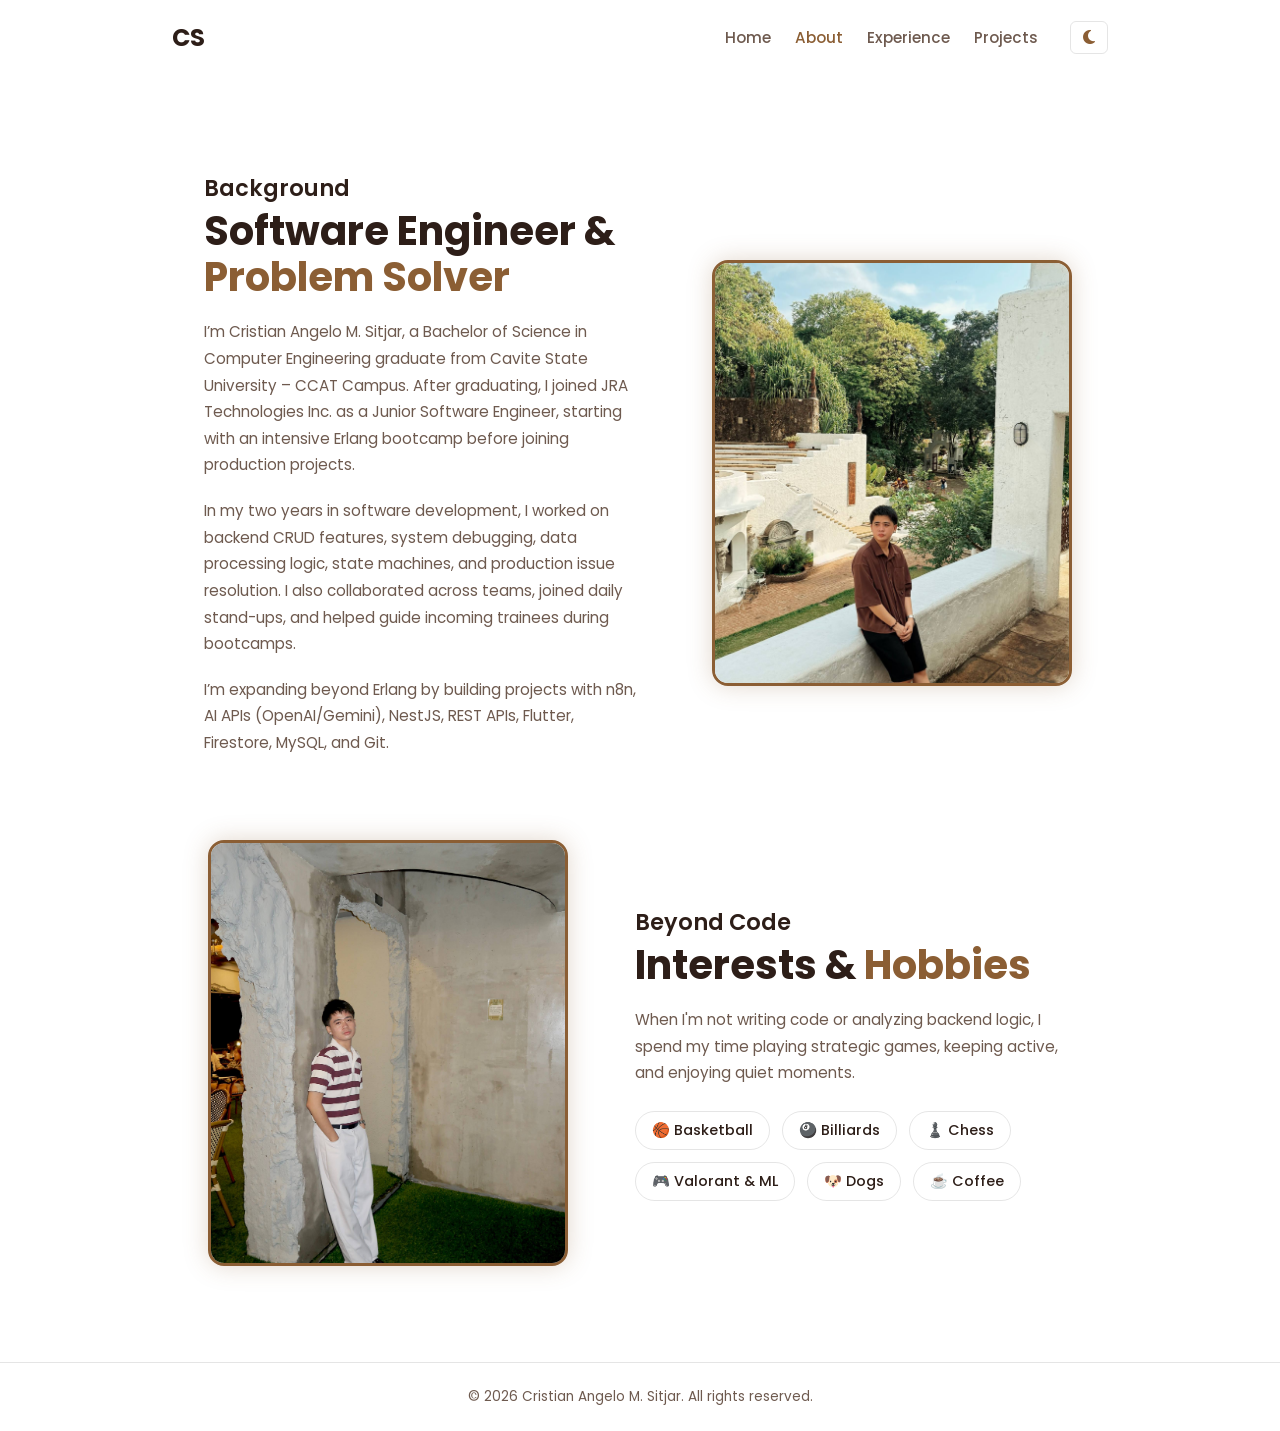
==== commit d57ba1f7: "Fix about section" ====
--- a/About.html
+++ b/About.html
@@ -34,54 +34,62 @@
 
   <main class="about-container">
     
-    <!-- TOP SECTION: BACKGROUND TEXT (LEFT) & PICTURE 1 (RIGHT) -->
-    <section class="about-row">
-      <div class="about-text-box">
+    <main class="about-container">
+    
+  <!-- TOP SECTION: BACKGROUND TEXT (LEFT) & PICTURE 1 (RIGHT) -->
+  <section class="about-row">
+    <!-- LEFT SIDE -->
+    <div class="about-text-box about-animate-left">
+      <span class="greeting">Background</span>
+      <h1 class="role-title">Software Engineer &amp; <span class="accent-text">Problem Solver</span></h1>
+      <p class="about-bio">
+        I’m Cristian Angelo M. Sitjar, a Bachelor of Science in Computer Engineering graduate from Cavite State University – CCAT Campus. After graduating, I joined JRA Technologies Inc. as a Junior Software Engineer, starting with an intensive Erlang bootcamp before joining production projects.
+      </p>
+      <p class="about-bio">
+        In my two years in software development, I worked on backend CRUD features, system debugging, data processing logic, state machines, and production issue resolution. I also collaborated across teams, joined daily stand-ups, and helped guide incoming trainees during bootcamps.
+      </p>
+      <p class="about-bio">
+        I’m expanding beyond Erlang by building projects with n8n, AI APIs (OpenAI/Gemini), NestJS, REST APIs, Flutter, Firestore, MySQL, and Git.
+      </p>
+    </div>
 
-        <h1 class="role-title">My <span class="accent-text">Background</span></h1>
-        <p class="about-bio">
-          I’m Cristian Angelo M. Sitjar, a Bachelor of Science in Computer Engineering graduate from Cavite State University – CCAT Campus. After graduating, I joined JRA Technologies Inc. as a Junior Software Engineer, starting with an intensive Erlang bootcamp before joining production projects.
-        </p>
-        <p class="about-bio">
-          In my two years in software development, I worked on backend CRUD features, system debugging, data processing logic, state machines, and production issue resolution. I also collaborated across teams, joined daily stand-ups, and helped guide incoming trainees during bootcamps.
-        </p>
-        <p class="about-bio">
-          I’m expanding beyond Erlang by building projects with n8n, AI APIs (OpenAI/Gemini), NestJS, REST APIs, Flutter, Firestore, MySQL, and Git.
-        </p>
+    <!-- RIGHT SIDE -->
+    <div class="about-photo-box about-animate-right">
+      <div class="photo-frame">
+        <img src="about_picture1.jpg" alt="Cristian Sitjar outdoors">
       </div>
+    </div>
+  </section>
 
-      <div class="about-photo-box">
-        <div class="photo-frame">
-          <img src="about_picture1.jpg" alt="Cristian Sitjar outdoors">
-        </div>
+  <!-- BOTTOM SECTION: PICTURE 2 (LEFT) & INTERESTS (RIGHT) -->
+  <section class="about-row reverse-row">
+    <!-- LEFT SIDE -->
+    <div class="about-photo-box about-animate-left">
+      <div class="photo-frame">
+        <img src="about_picture2.jpg" alt="Cristian Sitjar casual setting">
       </div>
-    </section>
+    </div>
 
-    <!-- BOTTOM SECTION: PICTURE 2 (LEFT) & INTERESTS (RIGHT) -->
-    <section class="about-row reverse-row">
-      <div class="about-photo-box">
-        <div class="photo-frame">
-          <img src="about_picture2.jpg" alt="Cristian Sitjar casual setting">
-        </div>
+    <!-- RIGHT SIDE -->
+    <div class="about-text-box about-animate-right">
+      <span class="greeting">Beyond Code</span>
+      <h2 class="role-title">Interests &amp; <span class="accent-text">Hobbies</span></h2>
+      <p class="about-bio">
+        When I'm not writing code or analyzing backend logic, I spend my time playing strategic games, keeping active, and enjoying quiet moments.
+      </p>
+      
+      <div class="interest-grid">
+        <div class="interest-chip">🏀 Basketball</div>
+        <div class="interest-chip">🎱 Billiards</div>
+        <div class="interest-chip">♟️ Chess</div>
+        <div class="interest-chip">🎮 Valorant &amp; ML</div>
+        <div class="interest-chip">🐶 Dogs</div>
+        <div class="interest-chip">☕ Coffee</div>
       </div>
+    </div>
+  </section>
 
-      <div class="about-text-box">
-        <span class="greeting">Beyond Code</span>
-        <h2 class="role-title">Interests &amp; <span class="accent-text">Hobbies</span></h2>
-        <p class="about-bio">
-          When I'm not writing code or analyzing backend logic, I spend my time playing strategic games, keeping active, and enjoying quiet moments.
-        </p>
-        
-        <div class="interest-grid">
-          <div class="interest-chip">🏀 Basketball</div>
-          <div class="interest-chip">🎱 Billiards</div>
-          <div class="interest-chip">♟️ Chess</div>
-          <div class="interest-chip">🎮 Valorant &amp; ML</div>
-          <div class="interest-chip">🐶 Dogs</div>
-          <div class="interest-chip">☕ Coffee</div>
-        </div>
-      </div>
-    </section>
+</main>
 
   </main>
 
--- a/style.css
+++ b/style.css
@@ -143,8 +143,8 @@
 }
 
 .avatar-ring1 {
-  width: 440px;
-  height: 420px;
+  width: 360px;
+  height: 400px;
   border-radius: 50%;
   background-color: transparent;
   border: 4px solid var(--accent-color);
@@ -896,4 +896,32 @@
   50% {
     transform: translateY(-10px);
   }
+}
+
+/* ==========================================
+   ABOUT PAGE SLIDE-IN (LEFT & RIGHT)
+   ========================================== */
+
+/* Initial hidden state */
+.about-animate-left,
+.about-animate-right {
+  opacity: 0;
+  transition: opacity 0.8s ease-out, transform 0.8s ease-out;
+}
+
+/* Papasok mula sa Kaliwa (Left) */
+.about-animate-left {
+  transform: translateX(-60px);
+}
+
+/* Papasok mula sa Kanan (Right) */
+.about-animate-right {
+  transform: translateX(60px);
+}
+
+/* Trigger class kapag nakita na sa screen */
+.about-animate-left.show,
+.about-animate-right.show {
+  opacity: 1;
+  transform: translateX(0);
 }
